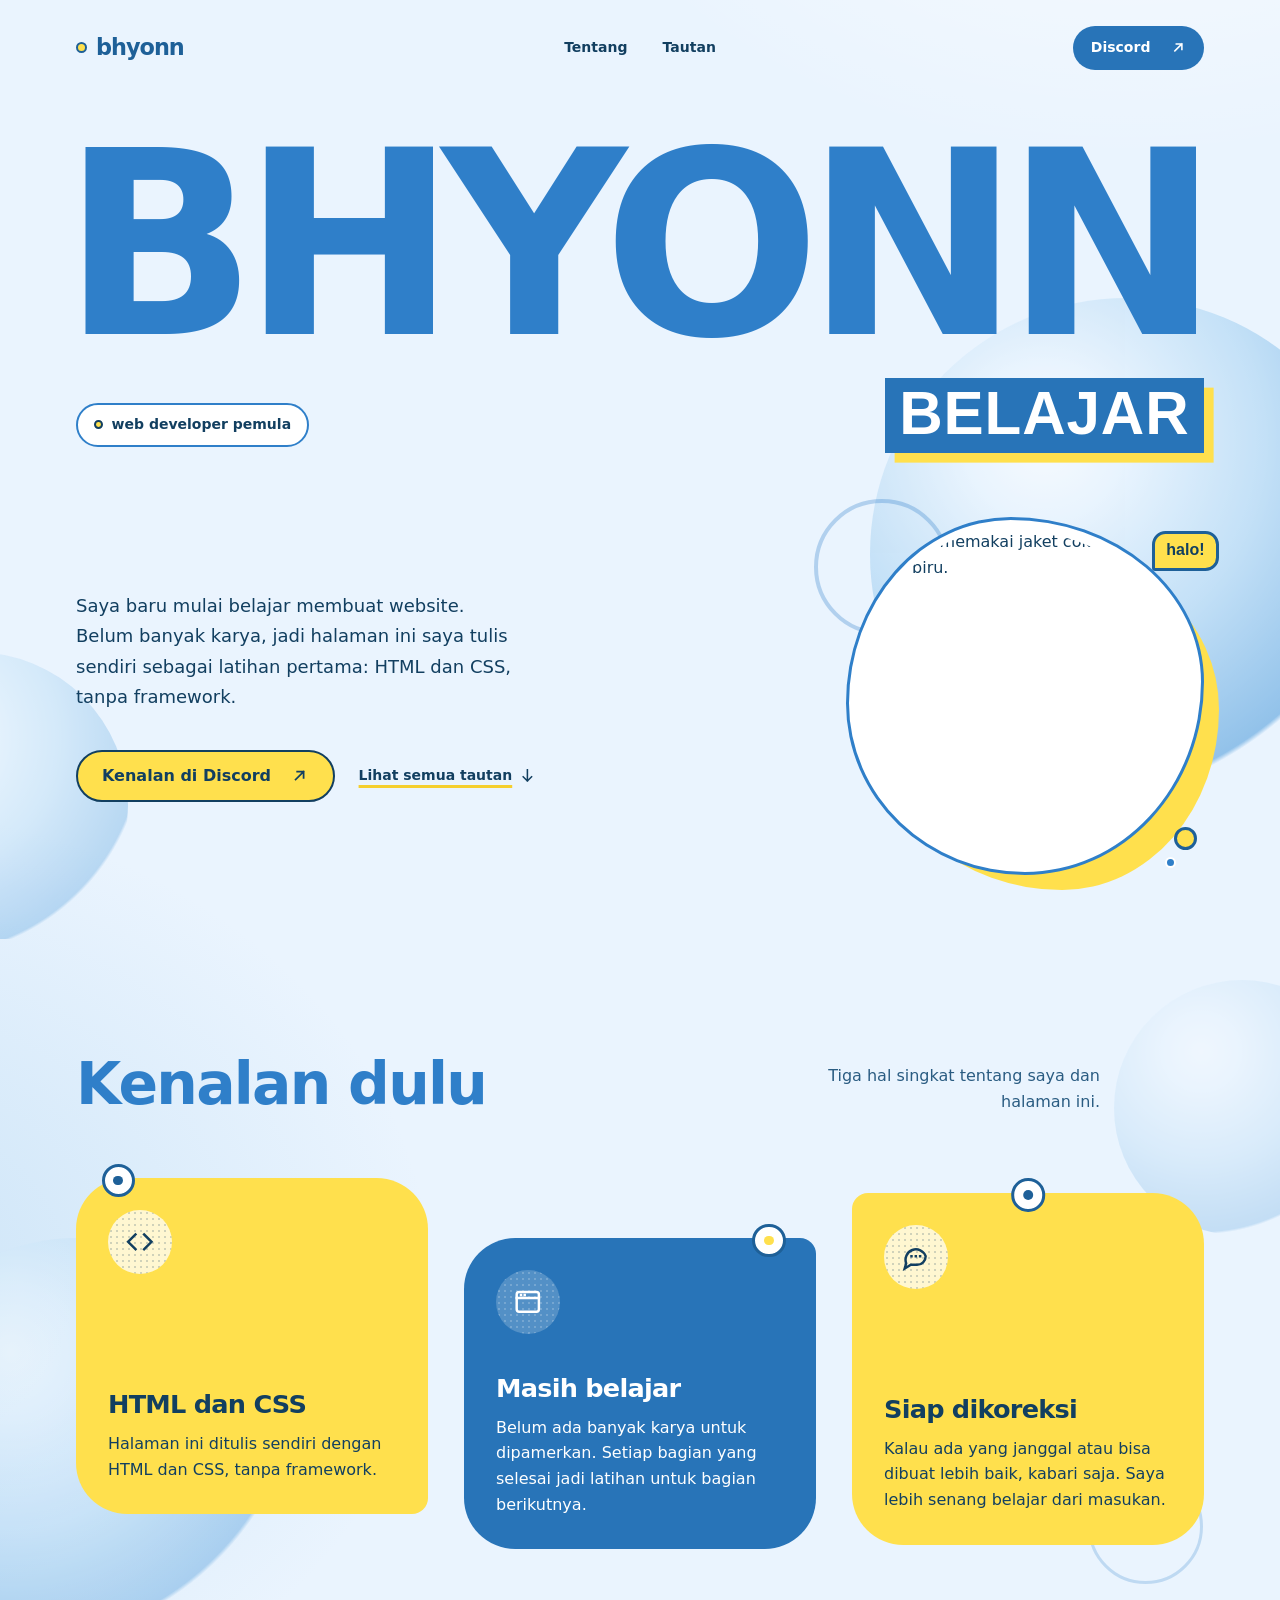
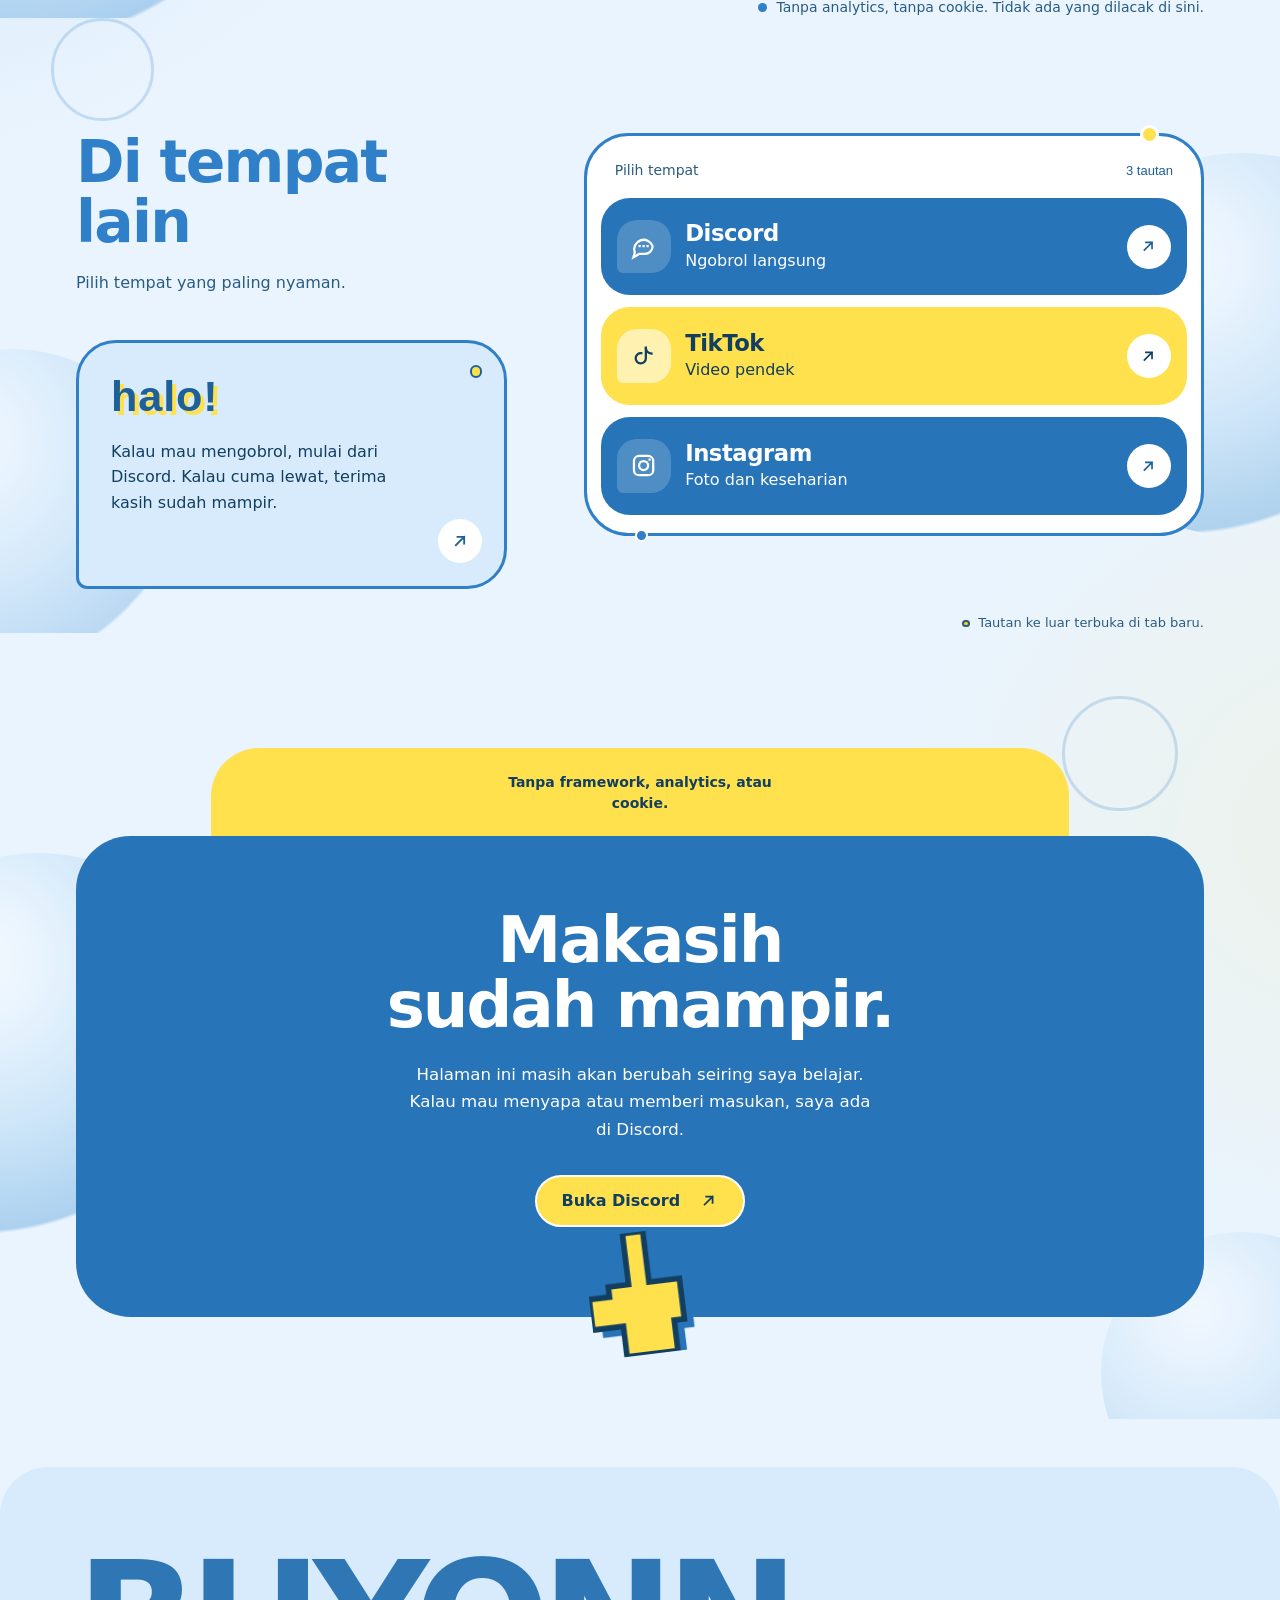
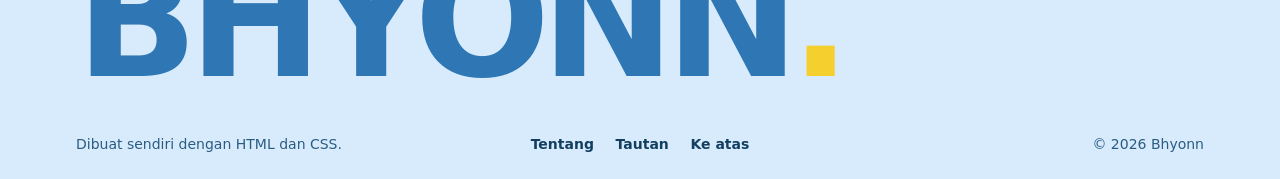
==== index.html @ 1bcc2d31 "Add files via upload" ====
<!doctype html>
<html lang="id">
<head>
  <meta charset="utf-8">
  <meta name="viewport" content="width=device-width, initial-scale=1">
  <title>Bhyonn — web developer pemula</title>
  <meta name="description" content="Halaman profil Bhyonn, web developer pemula. Belajar HTML dan CSS lewat satu halaman sendiri, dan terbuka untuk masukan.">
  <meta name="theme-color" content="#EAF4FE">
  <meta property="og:type" content="profile">
  <meta property="og:title" content="Bhyonn — web developer pemula">
  <meta property="og:description" content="Mulai belajar web development dari satu halaman sendiri. Kenalan lewat Discord, TikTok, atau Instagram.">
  <meta property="og:locale" content="id_ID">
  <link rel="preload" href="assets/fonts/Poppins-400.woff2" as="font" type="font/woff2" crossorigin>
  <link rel="preload" href="assets/fonts/Poppins-800.woff2" as="font" type="font/woff2" crossorigin>
  <link rel="preload" href="assets/fonts/Silkscreen-700.woff2" as="font" type="font/woff2" crossorigin>
  <link rel="stylesheet" href="styles.css">
  <script>
    document.documentElement.classList.add("js");
    window.setTimeout(function () {
      if (!window.__bhyonnReady) {
        document.querySelectorAll(".reveal").forEach(function (el) {
          el.classList.add("is-visible");
        });
      }
    }, 1600);
  </script>
</head>
<body>
  <a class="skip" href="#isi">Lompat ke isi</a>

  <header class="site-head">
    <div class="wrap site-head__inner">
      <a class="wordmark" href="#atas" aria-label="Bhyonn, kembali ke atas">
        <span class="wordmark__dot" aria-hidden="true"></span>
        bhyonn
      </a>
      <nav class="site-nav" aria-label="Navigasi utama">
        <a href="#tentang">Tentang</a>
        <a href="#tautan">Tautan</a>
      </nav>
      <a class="button button--blue button--small" href="https://discord.com/users/704825592637292565" target="_blank" rel="noopener noreferrer">
        Discord<span class="sr-only"> (buka di tab baru)</span>
        <svg class="icon" viewBox="0 0 24 24" aria-hidden="true" focusable="false"><path d="M7 17 17 7M9 7h8v8"/></svg>
      </a>
    </div>
  </header>

  <main id="isi">
    <section class="hero" id="atas" aria-labelledby="judul-profil">
      <div class="field" aria-hidden="true">
        <span class="orb orb--hero-a" data-drift="1"></span>
        <span class="orb orb--hero-b" data-drift=".55"></span>
      </div>

      <div class="wrap">
        <h1 class="hero__name" id="judul-profil">BHYONN</h1>

        <div class="hero__baseline">
          <p class="hero__pixel" aria-hidden="true">BELAJAR</p>
          <p class="hero__role"><span class="hero__role-dot" aria-hidden="true"></span>web developer pemula</p>
        </div>

        <div class="hero__body">
          <div class="hero__copy">
            <p class="hero__lede">Saya baru mulai belajar membuat website. Belum banyak karya, jadi halaman ini saya tulis sendiri sebagai latihan pertama: HTML dan CSS, tanpa framework.</p>
            <div class="hero__actions">
              <a class="button button--yellow" href="https://discord.com/users/704825592637292565" target="_blank" rel="noopener noreferrer">
                Kenalan di Discord<span class="sr-only"> (buka di tab baru)</span>
                <svg class="icon" viewBox="0 0 24 24" aria-hidden="true" focusable="false"><path d="M7 17 17 7M9 7h8v8"/></svg>
              </a>
              <a class="link-arrow" href="#tautan">
                Lihat semua tautan
                <svg class="icon" viewBox="0 0 24 24" aria-hidden="true" focusable="false"><path d="M12 4v16m0 0 6-6m-6 6-6-6"/></svg>
              </a>
            </div>
          </div>

          <figure class="portrait">
            <div class="portrait__inner">
              <span class="portrait__shadow" aria-hidden="true"></span>
              <div class="portrait__frame">
                <img src="assets/foto-profil.jpg" width="720" height="720" alt="Bhyonn memakai jaket cokelat dan ransel biru.">
              </div>
              <span class="portrait__sticker" aria-hidden="true">halo!</span>
              <span class="dot portrait__dot portrait__dot--y" aria-hidden="true"></span>
              <span class="dot portrait__dot portrait__dot--b" aria-hidden="true"></span>
              <span class="ring portrait__ring" aria-hidden="true"></span>
            </div>
          </figure>
        </div>
      </div>
    </section>

    <section class="about" id="tentang" aria-labelledby="judul-tentang">
      <div class="field" aria-hidden="true">
        <span class="orb orb--about-a" data-drift=".7"></span>
        <span class="orb orb--about-b" data-drift=".4"></span>
        <span class="ring ring--about" data-drift=".25"></span>
      </div>

      <div class="wrap">
        <header class="section-head reveal">
          <h2 id="judul-tentang">Kenalan dulu</h2>
          <p>Tiga hal singkat tentang saya dan halaman ini.</p>
        </header>

        <div class="notes">
          <article class="note-card note-card--yellow reveal">
            <span class="pin" aria-hidden="true"><span></span></span>
            <div class="note-card__icon" aria-hidden="true">
              <svg class="icon" viewBox="0 0 24 24"><path d="M8.5 6 2.5 12l6 6M15.5 6l6 6-6 6"/></svg>
            </div>
            <h3>HTML dan CSS</h3>
            <p>Halaman ini ditulis sendiri dengan HTML dan CSS, tanpa framework.</p>
          </article>

          <article class="note-card note-card--blue reveal reveal--d1">
            <span class="pin" aria-hidden="true"><span></span></span>
            <div class="note-card__icon" aria-hidden="true">
              <svg class="icon" viewBox="0 0 24 24"><rect x="3" y="4" width="18" height="16" rx="2"/><path d="M3 9h18M6.5 6.5h.01M9.5 6.5h.01"/></svg>
            </div>
            <h3>Masih belajar</h3>
            <p>Belum ada banyak karya untuk dipamerkan. Setiap bagian yang selesai jadi latihan untuk bagian berikutnya.</p>
          </article>

          <article class="note-card note-card--yellow reveal reveal--d2">
            <span class="pin" aria-hidden="true"><span></span></span>
            <div class="note-card__icon" aria-hidden="true">
              <svg class="icon" viewBox="0 0 24 24"><path d="M20 11.5a7 7 0 0 1-7 7H8l-5 3 1.2-4.2A7 7 0 1 1 20 11.5Z"/><path d="M8.5 11.5h.01M12 11.5h.01M15.5 11.5h.01"/></svg>
            </div>
            <h3>Siap dikoreksi</h3>
            <p>Kalau ada yang janggal atau bisa dibuat lebih baik, kabari saja. Saya lebih senang belajar dari masukan.</p>
          </article>
        </div>

        <p class="about__note reveal">
          <span class="about__note-dot" aria-hidden="true"></span>
          Tanpa analytics, tanpa cookie. Tidak ada yang dilacak di sini.
        </p>
      </div>
    </section>

    <section class="links" id="tautan" aria-labelledby="judul-tautan">
      <div class="field" aria-hidden="true">
        <span class="orb orb--links-a" data-drift=".8"></span>
        <span class="orb orb--links-b" data-drift=".45"></span>
        <span class="ring ring--links" data-drift=".3"></span>
      </div>

      <div class="wrap">
        <div class="links__grid">
          <div class="links__intro">
            <h2 id="judul-tautan" class="reveal">Di tempat lain</h2>
            <p class="links__lede reveal reveal--d1">Pilih tempat yang paling nyaman.</p>

            <a class="hello-card reveal reveal--d2" href="https://discord.com/users/704825592637292565" target="_blank" rel="noopener noreferrer">
              <span class="hello-card__dot" aria-hidden="true"></span>
              <span class="hello-card__pixel" aria-hidden="true">halo!</span>
              <span class="hello-card__text">Kalau mau mengobrol, mulai dari Discord. Kalau cuma lewat, terima kasih sudah mampir.</span>
              <span class="hello-card__go" aria-hidden="true">
                <svg class="icon" viewBox="0 0 24 24"><path d="M7 17 17 7M9 7h8v8"/></svg>
              </span>
              <span class="sr-only"> (buka Discord di tab baru)</span>
            </a>
          </div>

          <div class="link-panel reveal reveal--d2">
            <span class="panel-dot panel-dot--yellow" aria-hidden="true"></span>
            <span class="panel-dot panel-dot--blue" aria-hidden="true"></span>

            <div class="link-panel__top">
              <span>Pilih tempat</span>
              <span class="link-panel__count">3 tautan</span>
            </div>

            <ul class="link-list">
              <li>
                <a class="link-row link-row--blue" href="https://discord.com/users/704825592637292565" target="_blank" rel="noopener noreferrer">
                  <span class="link-row__icon" aria-hidden="true">
                    <svg class="icon" viewBox="0 0 24 24"><path d="M20 11.5a7 7 0 0 1-7 7H8l-5 3 1.2-4.2A7 7 0 1 1 20 11.5Z"/><path d="M8.5 11.5h.01M12 11.5h.01M15.5 11.5h.01"/></svg>
                  </span>
                  <span class="link-row__text">
                    <span class="link-row__name">Discord</span>
                    <span class="link-row__note">Ngobrol langsung</span>
                  </span>
                  <span class="link-row__go" aria-hidden="true">
                    <svg class="icon" viewBox="0 0 24 24"><path d="M7 17 17 7M9 7h8v8"/></svg>
                  </span>
                  <span class="sr-only"> (buka di tab baru)</span>
                </a>
              </li>
              <li>
                <a class="link-row link-row--yellow" href="https://www.tiktok.com/@bhyonna6?_r=1&amp;_t=ZS-9BT8xTyLZga" target="_blank" rel="noopener noreferrer">
                  <span class="link-row__icon" aria-hidden="true">
                    <svg class="icon" viewBox="0 0 24 24"><path d="M14 4v9.5a4.5 4.5 0 1 1-4-4.47"/><path d="M14 5c.4 2.6 2 4 5 4.3"/></svg>
                  </span>
                  <span class="link-row__text">
                    <span class="link-row__name">TikTok</span>
                    <span class="link-row__note">Video pendek</span>
                  </span>
                  <span class="link-row__go" aria-hidden="true">
                    <svg class="icon" viewBox="0 0 24 24"><path d="M7 17 17 7M9 7h8v8"/></svg>
                  </span>
                  <span class="sr-only"> (buka di tab baru)</span>
                </a>
              </li>
              <li>
                <a class="link-row link-row--blue" href="https://www.instagram.com/afdhliy_?dlrf=MTNjbWF3NTl1bjZhag%3D%3D&amp;utm_source=qr" target="_blank" rel="noopener noreferrer">
                  <span class="link-row__icon" aria-hidden="true">
                    <svg class="icon" viewBox="0 0 24 24"><rect x="3.5" y="3.5" width="17" height="17" rx="4.5"/><circle cx="12" cy="12" r="4"/><path d="M17.3 6.7h.01"/></svg>
                  </span>
                  <span class="link-row__text">
                    <span class="link-row__name">Instagram</span>
                    <span class="link-row__note">Foto dan keseharian</span>
                  </span>
                  <span class="link-row__go" aria-hidden="true">
                    <svg class="icon" viewBox="0 0 24 24"><path d="M7 17 17 7M9 7h8v8"/></svg>
                  </span>
                  <span class="sr-only"> (buka di tab baru)</span>
                </a>
              </li>
            </ul>
          </div>
        </div>

        <p class="links__foot reveal">
          <span class="links__foot-dot" aria-hidden="true"></span>
          Tautan ke luar terbuka di tab baru.
        </p>
      </div>
    </section>

    <section class="closing" id="sapa" aria-labelledby="judul-penutup">
      <div class="field" aria-hidden="true">
        <span class="orb orb--close-a" data-drift=".75"></span>
        <span class="orb orb--close-b" data-drift=".5"></span>
        <span class="ring ring--close" data-drift=".3"></span>
      </div>

      <div class="wrap">
        <div class="closing__stage">
          <div class="closing__arch reveal">
            <p>Tanpa framework, analytics, atau cookie.</p>
          </div>

          <div class="closing__card">
            <h2 id="judul-penutup" class="reveal">Makasih sudah mampir.</h2>
            <p class="reveal reveal--d1">Halaman ini masih akan berubah seiring saya belajar. Kalau mau menyapa atau memberi masukan, saya ada di Discord.</p>
            <a class="button button--yellow reveal reveal--d2" href="https://discord.com/users/704825592637292565" target="_blank" rel="noopener noreferrer">
              Buka Discord<span class="sr-only"> (buka di tab baru)</span>
              <svg class="icon" viewBox="0 0 24 24" aria-hidden="true" focusable="false"><path d="M7 17 17 7M9 7h8v8"/></svg>
            </a>

            <span class="closing__hand" aria-hidden="true">
              <svg viewBox="0 0 10 12" focusable="false">
                <path d="M4 0H6V5H9V9H8V12H3V9H0V6H2V5H4Z" fill="#2874B8" transform="translate(.9 .9)"/>
                <path d="M4 0H6V5H9V9H8V12H3V9H0V6H2V5H4Z" fill="#FFE04D" stroke="#123F60" stroke-width=".55"/>
              </svg>
            </span>
          </div>
        </div>
      </div>
    </section>
  </main>

  <footer class="footer">
    <div class="wrap">
      <p class="footer__name reveal">BHYONN<span aria-hidden="true">.</span></p>
      <div class="footer__row">
        <p>Dibuat sendiri dengan HTML dan CSS.</p>
        <nav class="footer__nav" aria-label="Navigasi footer">
          <a href="#tentang">Tentang</a>
          <a href="#tautan">Tautan</a>
          <a href="#atas">Ke atas</a>
        </nav>
        <p class="footer__meta">© 2026 Bhyonn</p>
      </div>
    </div>
  </footer>

  <script src="script.js" defer></script>
</body>
</html>
---- styles.css ----
﻿@font-face {
  font-family: "Poppins";
  src: url("assets/fonts/Poppins-400.woff2") format("woff2");
  font-weight: 400;
  font-style: normal;
  font-display: swap;
}

@font-face {
  font-family: "Poppins";
  src: url("assets/fonts/Poppins-500.woff2") format("woff2");
  font-weight: 500;
  font-style: normal;
  font-display: swap;
}

@font-face {
  font-family: "Poppins";
  src: url("assets/fonts/Poppins-600.woff2") format("woff2");
  font-weight: 600;
  font-style: normal;
  font-display: swap;
}

@font-face {
  font-family: "Poppins";
  src: url("assets/fonts/Poppins-800.woff2") format("woff2");
  font-weight: 700 800;
  font-style: normal;
  font-display: swap;
}

@font-face {
  font-family: "Silkscreen";
  src: url("assets/fonts/Silkscreen-400.woff2") format("woff2");
  font-weight: 400;
  font-style: normal;
  font-display: swap;
}

@font-face {
  font-family: "Silkscreen";
  src: url("assets/fonts/Silkscreen-700.woff2") format("woff2");
  font-weight: 700;
  font-style: normal;
  font-display: swap;
}

:root {
  color-scheme: light;

  --sky: #eaf4fe;
  --sky-deep: #d8ebfc;
  --paper: #ffffff;
  --ink: #123f60;
  --ink-soft: #2a5c82;
  --blue: #2f7fc9;
  --blue-deep: #1e6098;
  --blue-surface: #2874b8;
  --blue-surface-deep: #1e5f9c;
  --yellow: #ffe04d;
  --yellow-deep: #f5cf2e;

  --sans: "Poppins", "Segoe UI", system-ui, sans-serif;
  --pixel: "Silkscreen", "Trebuchet MS", sans-serif;

  --wrap: 76rem;
  --gutter: clamp(1.25rem, 4vw, 2.75rem);
  --ease: cubic-bezier(0.22, 0.75, 0.2, 1);
}

*,
*::before,
*::after {
  box-sizing: border-box;
}

html {
  background: var(--sky);
  scroll-behavior: smooth;
  scroll-padding-top: 2rem;
  overflow-x: clip;
  -webkit-text-size-adjust: 100%;
}

body {
  min-height: 100svh;
  margin: 0;
  overflow-x: clip;
  background-color: var(--sky);
  color: var(--ink);
  font-family: var(--sans);
  font-size: 1rem;
  line-height: 1.65;
  font-synthesis: none;
  /* taste-skill-ignore: the reference's soft airy blue field */ background-image: radial-gradient(58rem 42rem at 88% -8%, rgba(255, 255, 255, 0.86), transparent 64%), radial-gradient(54rem 44rem at -12% 38%, rgba(143, 196, 234, 0.34), transparent 68%), radial-gradient(44rem 38rem at 108% 72%, rgba(255, 224, 77, 0.12), transparent 70%);
  background-repeat: no-repeat;
  background-size: 100% 100%;
}

h1,
h2,
h3,
p,
figure {
  margin: 0;
}

h1,
h2,
h3 {
  font-weight: 800;
  letter-spacing: -0.03em;
}

img {
  display: block;
  max-width: 100%;
  height: auto;
}

a {
  color: inherit;
}

button,
input,
textarea,
select {
  font: inherit;
}

::selection {
  background: var(--yellow);
  color: var(--ink);
}

:focus-visible {
  outline: 3px solid var(--ink);
  outline-offset: 3px;
  border-radius: 4px;
}

.sr-only {
  position: absolute;
  width: 1px;
  height: 1px;
  padding: 0;
  margin: -1px;
  overflow: hidden;
  clip: rect(0, 0, 0, 0);
  white-space: nowrap;
  border: 0;
}

.skip {
  position: fixed;
  top: 0.75rem;
  left: 50%;
  z-index: 100;
  padding: 0.8rem 1.2rem;
  transform: translate(-50%, -200%);
  border: 3px solid var(--ink);
  border-radius: 999px;
  background: var(--yellow);
  color: var(--ink);
  font-size: 0.875rem;
  font-weight: 600;
  text-decoration: none;
  transition: transform 180ms var(--ease);
}

.skip:focus {
  transform: translate(-50%, 0);
}

.wrap {
  width: min(100%, var(--wrap));
  margin-inline: auto;
  padding-inline: var(--gutter);
}

.icon {
  width: 1.2em;
  height: 1.2em;
  flex: none;
  fill: none;
  stroke: currentColor;
  stroke-width: 2.2;
  stroke-linecap: square;
  stroke-linejoin: miter;
}

/* Particle field */
.field {
  position: absolute;
  inset: 0;
  z-index: 0;
  overflow: clip;
  pointer-events: none;
}

.orb,
.dot,
.ring {
  position: absolute;
  display: block;
  pointer-events: none;
}

.orb {
  aspect-ratio: 1;
  border-radius: 50%;
  opacity: 0.55;
  will-change: transform;
  /* taste-skill-ignore: the reference's glassy blue spheres */ background: radial-gradient(circle at 34% 28%, #ffffff 0%, #e8f4fe 16%, #a9d3f2 44%, #57a0dc 72%, rgba(87, 160, 220, 0) 73%);
}

.dot {
  border-radius: 50%;
  background: var(--blue);
}

.ring {
  aspect-ratio: 1;
  border: 3px solid rgba(47, 127, 201, 0.3);
  border-radius: 50%;
}

/* Pointer motion: script.js writes these four values while the pointer moves. */
[data-magnet] {
  --tx: 0px;
  --ty: 0px;
  --rx: 0deg;
  --ry: 0deg;
}

/* Header */
.site-head {
  position: relative;
  z-index: 20;
  padding-block: clamp(1rem, 2vw, 1.6rem);
}

.site-head__inner {
  display: grid;
  grid-template-columns: 1fr auto 1fr;
  align-items: center;
  gap: 1rem;
}

.wordmark {
  display: inline-flex;
  align-items: center;
  justify-self: start;
  gap: 0.55rem;
  min-height: 44px;
  color: var(--blue-deep);
  font-size: clamp(1.15rem, 1.8vw, 1.4rem);
  font-weight: 800;
  letter-spacing: -0.045em;
  line-height: 1;
  text-decoration: none;
}

.wordmark__dot {
  width: 0.7rem;
  height: 0.7rem;
  border-radius: 50%;
  background: var(--yellow);
  border: 2px solid var(--blue-deep);
}

.site-nav {
  display: flex;
  align-items: center;
  gap: clamp(1.1rem, 3vw, 2.2rem);
}

.site-nav a {
  display: inline-flex;
  align-items: center;
  min-height: 44px;
  color: var(--ink);
  font-size: 0.875rem;
  font-weight: 600;
  text-decoration: none;
  text-underline-offset: 0.38em;
  text-decoration-thickness: 2px;
  transition: color 180ms ease;
}

.site-head__inner > .button {
  justify-self: end;
}

/* Controls */
.button {
  display: inline-flex;
  align-items: center;
  justify-content: center;
  gap: 0.6rem;
  min-height: 52px;
  padding: 0.85rem 1.5rem;
  border: 0;
  border-radius: 999px;
  font-family: var(--sans);
  font-size: 1rem;
  font-weight: 600;
  line-height: 1.1;
  text-decoration: none;
  transition: transform 180ms var(--ease), background-color 180ms ease, color 180ms ease;
}

.button .icon {
  transition: transform 180ms var(--ease);
}

.button--blue {
  background: var(--blue-surface);
  color: #ffffff;
}

.button--yellow {
  border: 2px solid var(--ink);
  background: var(--yellow);
  color: var(--ink);
}

.button--small {
  min-height: 44px;
  padding: 0.65rem 1.1rem;
  font-size: 0.875rem;
}

.link-arrow {
  display: inline-flex;
  align-items: center;
  gap: 0.45rem;
  min-height: 44px;
  padding-inline: 0.1rem;
  color: var(--ink);
  font-size: 0.875rem;
  font-weight: 600;
  text-decoration: underline;
  text-decoration-color: var(--yellow-deep);
  text-decoration-thickness: 3px;
  text-underline-offset: 0.35em;
  transition: color 180ms ease, text-decoration-color 180ms ease;
}

/* Hero */
.hero {
  position: relative;
  isolation: isolate;
  padding-block: clamp(1.5rem, 4vw, 3rem) clamp(2.5rem, 5vw, 4rem);
}

.hero > .wrap {
  position: relative;
  z-index: 1;
}

.hero__name {
  margin-left: -0.055em;
  color: var(--blue);
  font-size: min(20vw, 16rem);
  font-weight: 800;
  letter-spacing: -0.058em;
  line-height: 0.8;
  text-wrap: nowrap;
}

.hero__baseline {
  display: flex;
  flex-direction: column;
  align-items: flex-start;
  gap: 1.1rem;
  margin-top: clamp(1rem, 2.5vw, 1.9rem);
}

.hero__pixel {
  position: relative;
  display: inline-block;
  padding: 0.12em 0.24em 0.2em;
  background: var(--blue-surface);
  color: #ffffff;
  font-family: var(--pixel);
  font-size: clamp(2rem, 4.7vw, 4.15rem);
  font-weight: 700;
  letter-spacing: 0.015em;
  line-height: 0.92;
  text-transform: uppercase;
}

.hero__pixel::before {
  content: "";
  position: absolute;
  inset: 0;
  z-index: -1;
  transform: translate(0.16em, 0.16em);
  background: var(--yellow);
}

.hero__role {
  display: inline-flex;
  align-items: center;
  gap: 0.55rem;
  min-height: 44px;
  padding: 0.55rem 1rem;
  border: 2px solid var(--blue);
  border-radius: 999px;
  background: var(--paper);
  color: var(--ink);
  font-size: 0.875rem;
  font-weight: 600;
  line-height: 1.2;
}

.hero__role-dot {
  width: 0.55rem;
  height: 0.55rem;
  flex: none;
  border-radius: 50%;
  background: var(--yellow);
  border: 2px solid var(--ink);
}

.hero__body {
  display: grid;
  grid-template-columns: minmax(0, 1fr);
  gap: clamp(2.5rem, 5vw, 3rem);
  margin-top: clamp(2.75rem, 5vw, 4rem);
}

.hero__copy {
  align-self: center;
  max-width: 36rem;
}

.hero__lede {
  max-width: 44ch;
  color: var(--ink);
  font-size: clamp(1.125rem, 1.4vw, 1.2rem);
  line-height: 1.7;
  text-wrap: pretty;
}

.hero__actions {
  display: flex;
  flex-wrap: wrap;
  align-items: center;
  gap: 0.85rem 1.35rem;
  margin-top: clamp(1.75rem, 3vw, 2.3rem);
}

.portrait {
  width: min(72vw, 24rem);
  margin: 0;
  justify-self: end;
  perspective: 60rem;
}

.portrait__inner {
  position: relative;
  transform: rotate(2deg) translate3d(var(--tx), var(--ty), 0) rotateX(var(--rx)) rotateY(var(--ry));
}

.portrait__shadow {
  position: absolute;
  inset: 9% -4% -4% 9%;
  z-index: 0;
  transform: translate3d(calc(var(--tx) * -0.55), calc(var(--ty) * -0.55), 0);
  border-radius: 48% 52% 46% 54% / 53% 47% 53% 47%;
  background: var(--yellow);
}

.portrait__frame {
  position: relative;
  z-index: 1;
  aspect-ratio: 1;
  padding: 0.55rem;
  border: 3px solid var(--blue);
  border-radius: 46% 54% 50% 50% / 52% 46% 54% 48%;
  background: var(--paper);
}

.portrait__frame img {
  width: 100%;
  height: 100%;
  border-radius: 44% 56% 52% 48% / 50% 48% 52% 50%;
  object-fit: cover;
  object-position: 50% 32%;
}

.portrait__sticker {
  position: absolute;
  top: 4%;
  right: -4%;
  z-index: 3;
  padding: 0.5rem 0.7rem 0.6rem;
  transform: translate3d(calc(var(--tx) * 0.9), calc(var(--ty) * 0.9), 0) rotate(7deg);
  border: 3px solid var(--blue-deep);
  border-radius: 0.85rem 0.85rem 0.85rem 0.2rem;
  background: var(--yellow);
  color: var(--ink);
  font-family: var(--pixel);
  font-size: 1rem;
  font-weight: 700;
  line-height: 1;
}

.portrait__dot--y {
  right: 2%;
  bottom: 7%;
  z-index: 3;
  width: 1.45rem;
  height: 1.45rem;
  transform: translate3d(calc(var(--tx) * 0.75), calc(var(--ty) * 0.75), 0);
  border: 3px solid var(--blue-deep);
  background: var(--yellow);
}

.portrait__dot--b {
  right: 8%;
  bottom: 2%;
  z-index: 3;
  width: 0.7rem;
  height: 0.7rem;
  transform: translate3d(calc(var(--tx) * 1.1), calc(var(--ty) * 1.1), 0);
  border: 2px solid var(--paper);
  background: var(--blue);
}

.portrait__ring {
  top: -5%;
  left: -9%;
  z-index: 0;
  width: 38%;
  transform: translate3d(calc(var(--tx) * -0.45), calc(var(--ty) * -0.45), 0);
  aspect-ratio: 1;
  border-width: 4px;
}

.orb--hero-a {
  top: 24%;
  right: -8%;
  width: clamp(20rem, 40vw, 32rem);
  opacity: 0.6;
}

.orb--hero-b {
  top: 66%;
  left: -14%;
  width: clamp(14rem, 24vw, 20rem);
  opacity: 0.34;
}

/* Section heads */
.section-head {
  display: grid;
  gap: 1rem;
  max-width: 64rem;
}

.section-head h2 {
  color: var(--blue);
  font-size: clamp(2.2rem, 4.6vw, 3.65rem);
  line-height: 1.02;
  text-wrap: balance;
}

.section-head p {
  max-width: 32ch;
  color: var(--ink-soft);
  font-size: 1rem;
  line-height: 1.6;
}

/* About */
.about {
  position: relative;
  isolation: isolate;
  padding-top: clamp(4.5rem, 9vw, 8rem);
}

.about > .wrap {
  position: relative;
  z-index: 1;
}

.notes {
  display: grid;
  grid-template-columns: minmax(0, 1fr);
  gap: 2.5rem;
  margin-top: clamp(2.75rem, 5vw, 4.5rem);
  perspective: 70rem;
}

.note-card {
  position: relative;
  isolation: isolate;
  display: flex;
  flex-direction: column;
  min-height: 19rem;
  padding: clamp(1.6rem, 2.5vw, 2.15rem);
  transform: rotate(var(--rot, 0deg)) translate3d(var(--tx), var(--ty), 0) rotateX(var(--rx)) rotateY(var(--ry));
  border-radius: 2.75rem;
  color: var(--ink);
}

.note-card--yellow {
  background: var(--yellow);
}

.note-card--blue {
  background: var(--blue-surface);
  color: #ffffff;
}

.note-card__icon {
  position: relative;
  display: grid;
  place-items: center;
  width: 4rem;
  height: 4rem;
  flex: none;
  border-radius: 50%;
  background: rgba(255, 255, 255, 0.74);
  color: var(--ink);
  overflow: hidden;
  transition: transform 280ms var(--ease);
}

.note-card--blue .note-card__icon {
  background: rgba(255, 255, 255, 0.2);
  color: #ffffff;
}

.note-card__icon::after {
  content: "";
  position: absolute;
  inset: 0;
  opacity: 0.2;
  /* taste-skill-ignore: the reference's halftone texture in the icons */ background-image: radial-gradient(currentColor 1px, transparent 1.15px);
  background-size: 6px 6px;
}

.note-card__icon .icon {
  position: relative;
  z-index: 1;
  width: 1.85rem;
  height: 1.85rem;
  stroke-width: 2;
}

.note-card h3 {
  margin-top: auto;
  padding-top: 2.5rem;
  font-size: clamp(1.35rem, 2vw, 1.62rem);
  line-height: 1.12;
}

.note-card p {
  max-width: 30ch;
  margin-top: 0.75rem;
  color: var(--ink);
  font-size: 1rem;
  line-height: 1.6;
}

.note-card--blue p {
  color: #ffffff;
}

.pin {
  position: absolute;
  top: -0.9rem;
  left: 1.6rem;
  z-index: 3;
  display: grid;
  place-items: center;
  width: 2.1rem;
  height: 2.1rem;
  border: 3px solid var(--blue-deep);
  border-radius: 50%;
  background: var(--paper);
  transition: transform 280ms var(--ease);
}

.pin span {
  width: 0.62rem;
  height: 0.62rem;
  border-radius: 50%;
  background: var(--blue-deep);
  transition: transform 280ms var(--ease);
}

.note-card--blue .pin span {
  background: var(--yellow);
}

.note-card:nth-child(1) {
  --rot: -1.4deg;
  border-radius: 3.2rem 3.2rem 1rem 3.2rem;
}

.note-card:nth-child(2) {
  --rot: 1.1deg;
  border-radius: 3.2rem 1rem 3.2rem 3.2rem;
}

.note-card:nth-child(2) .pin {
  right: 1.9rem;
  left: auto;
}

.note-card:nth-child(3) {
  --rot: -0.8deg;
  border-radius: 1rem 3.2rem 3.2rem 3.2rem;
}

.note-card:nth-child(3) .pin {
  left: 50%;
  transform: translateX(-50%);
}

.about__note {
  display: flex;
  align-items: center;
  gap: 0.6rem;
  margin-top: clamp(2.25rem, 4vw, 3rem);
  color: var(--ink-soft);
  font-size: 0.875rem;
  line-height: 1.5;
}

.about__note-dot {
  width: 0.55rem;
  height: 0.55rem;
  flex: none;
  border-radius: 50%;
  background: var(--blue);
}

.orb--about-a {
  top: 44%;
  left: -10%;
  width: clamp(18rem, 32vw, 27rem);
  opacity: 0.42;
}

.orb--about-b {
  top: 6%;
  right: -7%;
  width: clamp(12rem, 20vw, 17rem);
  opacity: 0.26;
}

.ring--about {
  right: 6%;
  bottom: 5%;
  width: clamp(5rem, 9vw, 8rem);
  opacity: 0.75;
}

/* Links */
.links {
  position: relative;
  isolation: isolate;
  padding-top: clamp(4.5rem, 9vw, 8rem);
}

.links > .wrap {
  position: relative;
  z-index: 1;
}

.links__grid {
  display: grid;
  grid-template-columns: minmax(0, 1fr);
  gap: clamp(2.5rem, 5vw, 3.5rem);
  align-items: start;
  perspective: 90rem;
}

.links__intro h2 {
  color: var(--blue);
  font-size: clamp(2.2rem, 4.6vw, 3.65rem);
  line-height: 1.02;
  text-wrap: balance;
}

.links__lede {
  max-width: 30ch;
  margin-top: 1.1rem;
  color: var(--ink-soft);
  font-size: 1rem;
  line-height: 1.6;
}

.hello-card {
  position: relative;
  display: block;
  margin-top: clamp(2rem, 4vw, 2.8rem);
  padding: clamp(1.5rem, 3vw, 2rem) clamp(1.5rem, 3vw, 2rem) 4.4rem;
  transform: translate3d(var(--tx), var(--ty), 0) rotateX(var(--rx)) rotateY(var(--ry));
  border: 3px solid var(--blue);
  border-radius: 2.5rem 2.5rem 2.5rem 0.7rem;
  background: var(--sky-deep);
  color: var(--ink);
  text-decoration: none;
  transition: background-color 220ms ease;
}

.hello-card__pixel {
  display: block;
  color: var(--blue-deep);
  font-family: var(--pixel);
  font-size: clamp(2rem, 3.8vw, 2.7rem);
  font-weight: 700;
  letter-spacing: 0.02em;
  line-height: 1;
  text-shadow: 4px 4px 0 var(--yellow); /* taste-skill-ignore: flat pixel offset, not a blur shadow */
  transition: text-shadow 240ms var(--ease); /* taste-skill-ignore: animating the flat pixel offset */
}

.hello-card__text {
  display: block;
  max-width: 30ch;
  margin-top: 1.25rem;
  font-size: 1rem;
  line-height: 1.6;
}

.hello-card__dot {
  position: absolute;
  top: 1.35rem;
  right: 1.35rem;
  width: 0.8rem;
  height: 0.8rem;
  border: 2px solid var(--blue-deep);
  border-radius: 50%;
  background: var(--yellow);
}

.hello-card__go {
  position: absolute;
  right: 1.4rem;
  bottom: 1.4rem;
  display: grid;
  place-items: center;
  width: 2.75rem;
  height: 2.75rem;
  border-radius: 50%;
  background: var(--paper);
  color: var(--blue-deep);
  transition: transform 240ms var(--ease), background-color 220ms ease, color 220ms ease;
}

.hello-card__go .icon {
  width: 1.25rem;
  height: 1.25rem;
}

.link-panel {
  position: relative;
  padding: 0.9rem 0.9rem 1.15rem;
  border: 3px solid var(--blue);
  border-radius: 2.8rem;
  background: var(--paper);
}

.link-panel__top {
  display: flex;
  align-items: center;
  justify-content: space-between;
  gap: 1rem;
  padding: 0.5rem 0.85rem 1rem;
  color: var(--ink-soft);
  font-size: 0.875rem;
  font-weight: 500;
}

.link-panel__count {
  color: var(--blue-deep);
  font-family: var(--pixel);
  font-size: 0.8125rem;
  font-weight: 400;
}

.link-list {
  display: grid;
  gap: 0.75rem;
  margin: 0;
  padding: 0;
  list-style: none;
  perspective: 80rem;
}

.link-row {
  display: grid;
  grid-template-columns: 3.35rem minmax(0, 1fr) 2.75rem;
  align-items: center;
  gap: 0.9rem;
  min-height: 6.1rem;
  padding: 0.9rem 1rem;
  transform: translate3d(var(--tx), var(--ty), 0) rotateX(var(--rx)) rotateY(var(--ry));
  border-radius: 1.8rem;
  text-decoration: none;
  transition: background-color 220ms ease;
}

.link-row--blue {
  background: var(--blue-surface);
  color: #ffffff;
}

.link-row--yellow {
  background: var(--yellow);
  color: var(--ink);
}

.link-row__icon {
  display: grid;
  place-items: center;
  width: 3.35rem;
  height: 3.35rem;
  border-radius: 1.25rem 1.25rem 1.25rem 0.4rem;
  background: rgba(255, 255, 255, 0.18);
  transition: transform 280ms var(--ease), background-color 220ms ease;
}

.link-row--yellow .link-row__icon {
  background: rgba(255, 255, 255, 0.55);
}

.link-row__icon .icon {
  width: 1.7rem;
  height: 1.7rem;
  stroke-width: 2;
}

.link-row__text {
  display: grid;
  gap: 0.2rem;
  min-width: 0;
}

.link-row__name {
  font-size: clamp(1.2rem, 2vw, 1.42rem);
  font-weight: 700;
  letter-spacing: -0.02em;
  line-height: 1.1;
}

.link-row__note {
  font-size: 1rem;
  line-height: 1.4;
}

.link-row__go {
  display: grid;
  place-items: center;
  width: 2.75rem;
  height: 2.75rem;
  border-radius: 50%;
  background: var(--paper);
  color: var(--blue-deep);
  transition: transform 200ms var(--ease);
}

.link-row--yellow .link-row__go {
  color: var(--ink);
}

.link-row__go .icon {
  width: 1.15rem;
  height: 1.15rem;
}

.panel-dot {
  position: absolute;
  z-index: 3;
  display: block;
  border-radius: 50%;
  pointer-events: none;
}

.panel-dot--yellow {
  top: -0.7rem;
  right: 2.6rem;
  width: 1.2rem;
  height: 1.2rem;
  border: 3px solid var(--paper);
  background: var(--yellow);
}

.panel-dot--blue {
  bottom: -0.55rem;
  left: 3rem;
  width: 0.8rem;
  height: 0.8rem;
  border: 2px solid var(--paper);
  background: var(--blue);
}

.links__foot {
  display: flex;
  align-items: center;
  justify-content: flex-end;
  gap: 0.55rem;
  margin-top: 1.4rem;
  color: var(--ink-soft);
  font-size: 0.8125rem;
  line-height: 1.4;
}

.links__foot-dot {
  width: 0.45rem;
  height: 0.45rem;
  flex: none;
  border-radius: 50%;
  background: var(--yellow-deep);
  border: 2px solid var(--ink-soft);
}

.orb--links-a {
  top: 22%;
  right: -12%;
  width: clamp(18rem, 30vw, 26rem);
  opacity: 0.4;
}

.orb--links-b {
  bottom: -8%;
  left: -12%;
  width: clamp(16rem, 26vw, 22rem);
  opacity: 0.32;
}

.ring--links {
  top: 0;
  left: 4%;
  width: clamp(4.5rem, 8vw, 7rem);
  opacity: 0.7;
}

/* Closing */
.closing {
  position: relative;
  isolation: isolate;
  padding-top: clamp(4.5rem, 9vw, 8rem);
  padding-bottom: clamp(5rem, 8vw, 7rem);
}

.closing > .wrap {
  position: relative;
  z-index: 1;
}

.closing__stage {
  position: relative;
  padding-top: clamp(4.5rem, 7vw, 5.5rem);
}

.closing__arch {
  position: absolute;
  top: 0;
  right: 7%;
  left: 7%;
  display: flex;
  justify-content: center;
  height: 11rem;
  padding: 1.5rem 1.5rem 0;
  border-radius: 3rem 3rem 0 0;
  background: var(--yellow);
  color: var(--ink);
  text-align: center;
}

.closing__arch p {
  max-width: 32ch;
  font-size: 0.875rem;
  font-weight: 600;
  line-height: 1.5;
}

.closing__card {
  position: relative;
  z-index: 1;
  padding: clamp(3rem, 6vw, 4.5rem) clamp(1.35rem, 6vw, 4rem) clamp(4.75rem, 7vw, 6rem);
  border-radius: 3.4rem;
  background: var(--blue-surface);
  color: #ffffff;
  text-align: center;
}

.closing__card h2 {
  max-width: 16ch;
  margin-inline: auto;
  color: #ffffff;
  font-size: clamp(2.15rem, 5.2vw, 4rem);
  line-height: 1.02;
  text-wrap: balance;
}

.closing__card p {
  max-width: 46ch;
  margin: 1.4rem auto 2rem;
  font-size: clamp(1rem, 1.3vw, 1.08rem);
  line-height: 1.65;
  text-wrap: pretty;
}

.closing__card .button {
  border-color: var(--paper);
}

.closing__card :focus-visible {
  outline-color: var(--paper);
}

.closing__hand {
  position: absolute;
  bottom: -2.4rem;
  left: 50%;
  z-index: 2;
  display: block;
  width: clamp(5rem, 8vw, 6.9rem);
  transform: translateX(-50%) rotate(-7deg);
  pointer-events: none;
}

.closing__hand svg {
  display: block;
  width: 100%;
  height: auto;
}

.orb--close-a {
  top: 28%;
  left: -12%;
  width: clamp(18rem, 30vw, 26rem);
  opacity: 0.42;
}

.orb--close-b {
  right: -8%;
  bottom: -12%;
  width: clamp(14rem, 22vw, 19rem);
  opacity: 0.3;
}

.ring--close {
  top: 8%;
  right: 8%;
  width: clamp(5rem, 9vw, 8rem);
  opacity: 0.7;
}

/* Footer */
.footer {
  position: relative;
  z-index: 1;
  margin-top: clamp(2rem, 4vw, 3rem);
  padding-block: clamp(3.5rem, 7vw, 5.5rem) 1.5rem;
  border-radius: 3rem 3rem 0 0;
  background: var(--sky-deep);
}

.footer__name {
  color: #2e76b4;
  font-size: min(15vw, 10rem);
  font-weight: 800;
  letter-spacing: -0.058em;
  line-height: 0.82;
  text-wrap: nowrap;
}

.footer__name span {
  color: var(--yellow-deep);
}

.footer__row {
  display: flex;
  flex-wrap: wrap;
  align-items: center;
  justify-content: space-between;
  gap: 0.75rem 1.5rem;
  margin-top: clamp(2rem, 4vw, 3rem);
  color: var(--ink-soft);
  font-size: 0.875rem;
  line-height: 1.5;
}

.footer__nav {
  display: flex;
  flex-wrap: wrap;
  gap: 0.25rem 1.35rem;
}

.footer__nav a {
  display: inline-flex;
  align-items: center;
  min-height: 44px;
  color: var(--ink);
  font-size: 0.875rem;
  font-weight: 600;
  text-decoration: underline;
  text-decoration-color: transparent;
  text-decoration-thickness: 2px;
  text-underline-offset: 0.35em;
  transition: color 180ms ease, text-decoration-color 180ms ease;
}

.footer__meta {
  margin-left: auto;
}

/* Feedback */
@media (hover: hover) {
  .site-nav a:hover {
    color: var(--blue-deep);
    text-decoration: underline;
    text-decoration-color: var(--yellow-deep);
    text-decoration-thickness: 2px;
    text-underline-offset: 0.38em;
  }

  .button:hover {
    transform: translateY(-2px);
  }

  .button--blue:hover {
    background: var(--blue-surface-deep);
  }

  .button--yellow:hover {
    background: var(--yellow-deep);
  }

  .button:hover .icon {
    transform: translate(2px, -2px);
  }

  .link-arrow:hover {
    color: var(--blue-deep);
    text-decoration-color: var(--blue);
  }

  .hello-card:hover {
    transform: translateY(-3px);
    background: #cfe6f9;
  }

  .hello-card:hover .hello-card__go {
    transform: translate(2px, -2px);
  }

  .link-row:hover {
    transform: translateY(-3px);
  }

  .link-row--blue:hover {
    background: var(--blue-surface-deep);
  }

  .link-row--yellow:hover {
    background: var(--yellow-deep);
  }

  .link-row:hover .link-row__go {
    transform: translate(2px, -2px);
  }

  .footer__nav a:hover {
    color: var(--blue-deep);
    text-decoration-color: var(--yellow-deep);
  }
}

.link-row:focus-visible,
.hello-card:focus-visible {
  outline-offset: 3px;
}

/* Reveals */
.js .reveal {
  opacity: 0;
  translate: 0 1.6rem;
  transition: opacity 700ms var(--ease), translate 700ms var(--ease);
  transition-delay: var(--reveal-delay, 0ms);
}

.js .reveal.is-visible {
  opacity: 1;
  translate: 0 0;
}

.reveal--d1 {
  --reveal-delay: 90ms;
}

.reveal--d2 {
  --reveal-delay: 180ms;
}

@media (prefers-reduced-motion: reduce) {
  html {
    scroll-behavior: auto;
  }

  .js .reveal {
    opacity: 1;
    translate: none;
    transition: none;
  }

  *,
  *::before,
  *::after {
    animation-duration: 0.01ms !important;
    animation-iteration-count: 1 !important;
    transition-duration: 0.01ms !important;
  }
}

/* Entry motion */
@media (prefers-reduced-motion: no-preference) {
  .site-head {
    animation: fade-in 700ms ease 80ms both;
  }

  .hero__name {
    animation: rise 850ms var(--ease) 120ms both;
  }

  .hero__baseline {
    animation: fade-up 700ms var(--ease) 280ms both;
  }

  .hero__lede {
    animation: fade-up 750ms var(--ease) 320ms both;
  }

  .hero__actions {
    animation: fade-up 750ms var(--ease) 440ms both;
  }

  .portrait {
    animation: settle 900ms var(--ease) 380ms both;
  }

  .portrait__sticker {
    animation: bob 6s ease-in-out 1.6s infinite alternate;
  }

  @keyframes fade-in {
    from {
      opacity: 0;
    }
    to {
      opacity: 1;
    }
  }

  @keyframes fade-up {
    from {
      opacity: 0;
      translate: 0 1rem;
    }
    to {
      opacity: 1;
      translate: 0 0;
    }
  }

  @keyframes rise {
    from {
      opacity: 0;
      translate: 0 1.6rem;
    }
    to {
      opacity: 1;
      translate: 0 0;
    }
  }

  @keyframes settle {
    from {
      opacity: 0;
      translate: 0 1.4rem;
      scale: 0.98;
    }
    to {
      opacity: 1;
      translate: 0 0;
      scale: 1;
    }
  }

  @keyframes bob {
    from {
      translate: 0 0;
    }
    to {
      translate: 0 -0.4rem;
    }
  }
}

/* Media */
@media (min-width: 40rem) {
  .section-head {
    grid-template-columns: minmax(0, 1.4fr) minmax(0, 1fr);
    align-items: end;
    gap: clamp(2rem, 5vw, 4rem);
  }

  .section-head p {
    justify-self: end;
    text-align: right;
  }

  .about__note {
    justify-content: flex-end;
  }
}

@media (min-width: 48rem) {
  .hero__baseline {
    flex-direction: row-reverse;
    align-items: flex-end;
    justify-content: space-between;
    gap: 1.5rem;
  }

  .hero__role {
    margin-bottom: 0.4rem;
  }

  .notes {
    grid-template-columns: repeat(3, minmax(0, 1fr));
    gap: clamp(1.5rem, 3vw, 2.25rem);
    align-items: start;
  }

  .note-card:nth-child(1) {
    min-height: 21rem;
  }

  .note-card:nth-child(2) {
    margin-top: 3.75rem;
    min-height: 18.5rem;
  }

  .note-card:nth-child(3) {
    margin-top: 0.9rem;
    min-height: 22rem;
  }

  .hero__body {
    grid-template-columns: minmax(0, 1fr) clamp(15rem, 28vw, 22.5rem);
    align-items: center;
    gap: clamp(2rem, 5vw, 4.5rem);
  }

  .portrait {
    width: 100%;
  }

  .closing__arch {
    right: 12%;
    left: 12%;
  }

  .footer__row {
    margin-top: 3rem;
  }
}

@media (min-width: 60rem) {
  .links__grid {
    grid-template-columns: minmax(0, 0.82fr) minmax(0, 1.18fr);
    gap: clamp(3rem, 6vw, 5.5rem);
  }

  .links__foot {
    margin-top: 1.6rem;
  }

  .footer__row {
    position: relative;
  }

  .footer__nav {
    position: absolute;
    left: 50%;
    transform: translateX(-50%);
  }
}

@media (max-width: 59.99rem) {
  .orb--about-b {
    display: none;
  }
}

@media (max-width: 45rem) {
  .site-nav {
    display: none;
  }

  .orb--hero-a {
    top: 64%;
  }

  .site-head__inner {
    display: flex;
    justify-content: space-between;
  }

  .button--small {
    padding-inline: 1rem;
  }

  .portrait {
    justify-self: center;
  }

  .about__note {
    align-items: flex-start;
  }

  .links__foot {
    justify-content: flex-start;
  }

  .closing__arch {
    right: 4%;
    left: 4%;
  }

  .closing__arch p {
    font-size: 0.8125rem;
  }

  .footer {
    border-radius: 2rem 2rem 0 0;
  }

  .footer__meta {
    margin-left: 0;
  }
}

@media (max-width: 23rem) {
  .site-head .button .icon {
    display: none;
  }

  .hello-card__text {
    font-size: 0.875rem;
  }

  .link-row {
    grid-template-columns: 3rem minmax(0, 1fr) 2.5rem;
    gap: 0.65rem;
    padding-inline: 0.8rem;
  }

  .link-row__icon {
    width: 3rem;
    height: 3rem;
  }
}
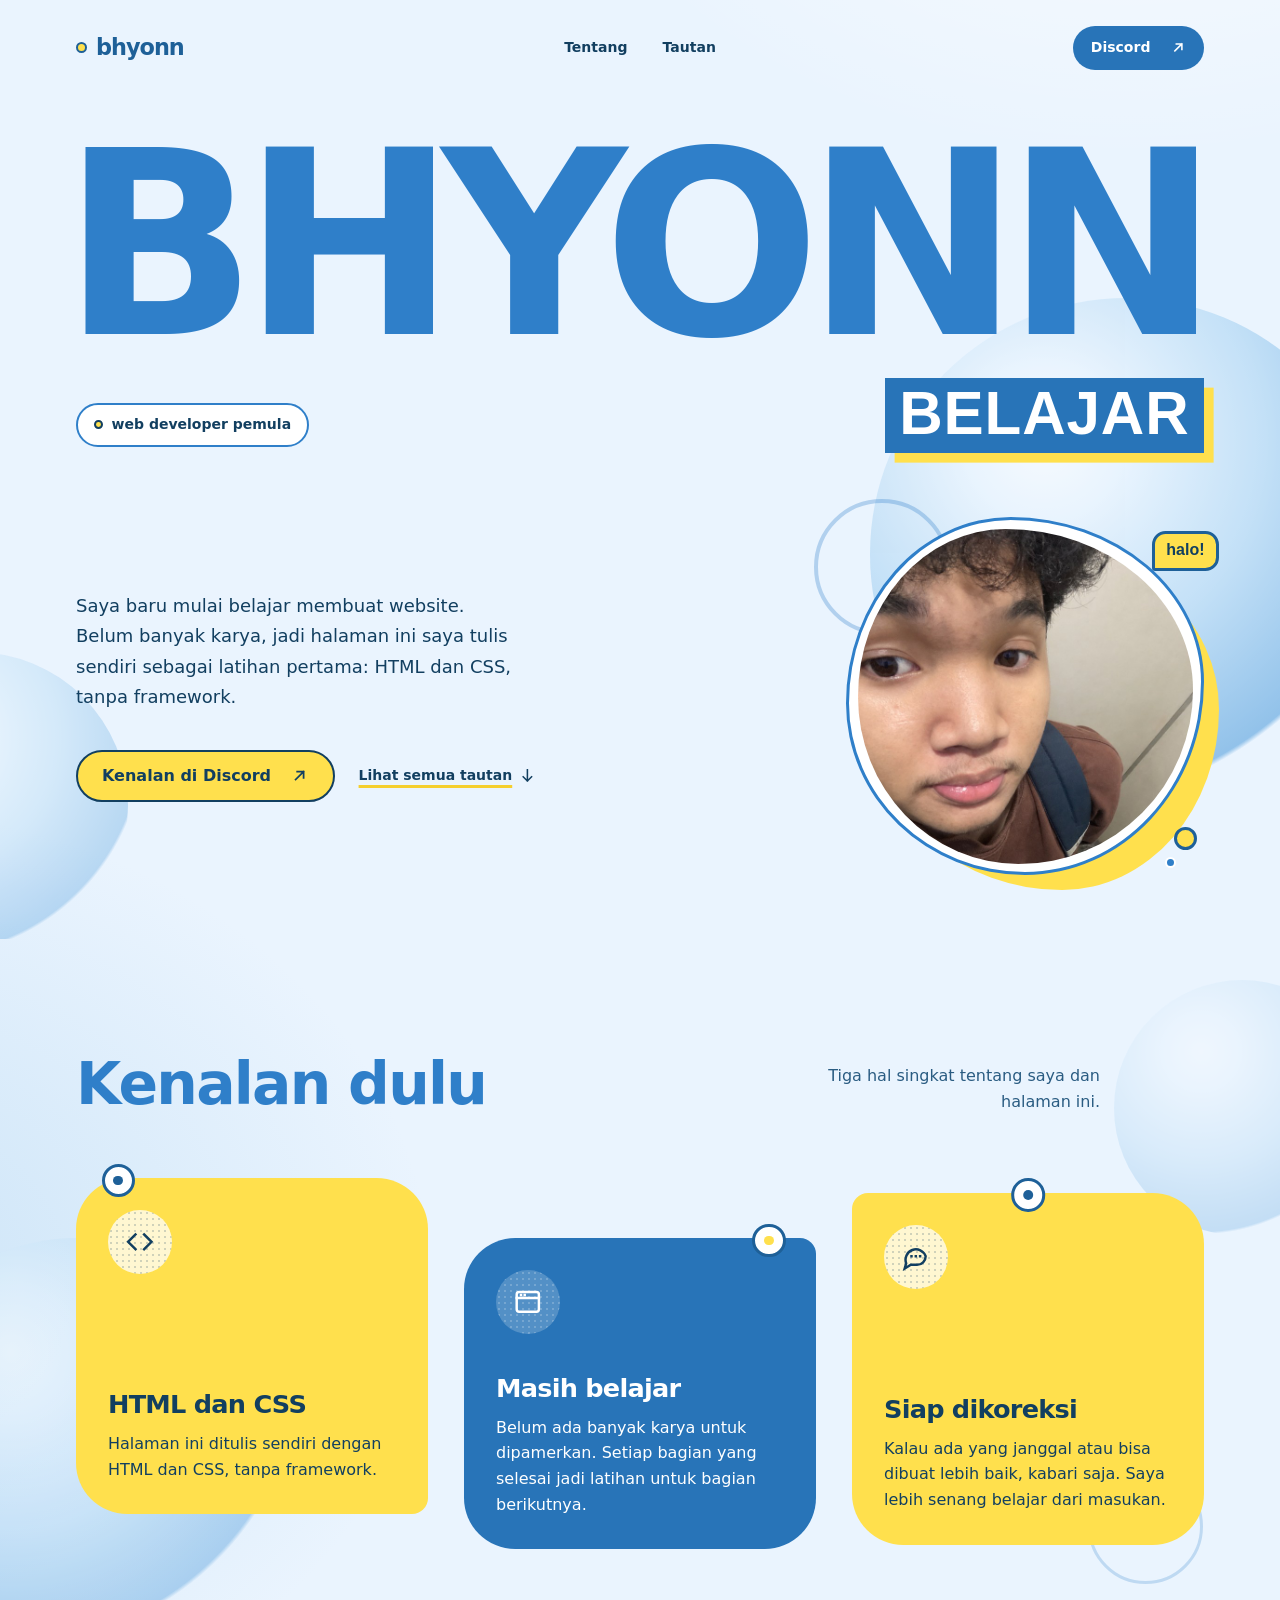
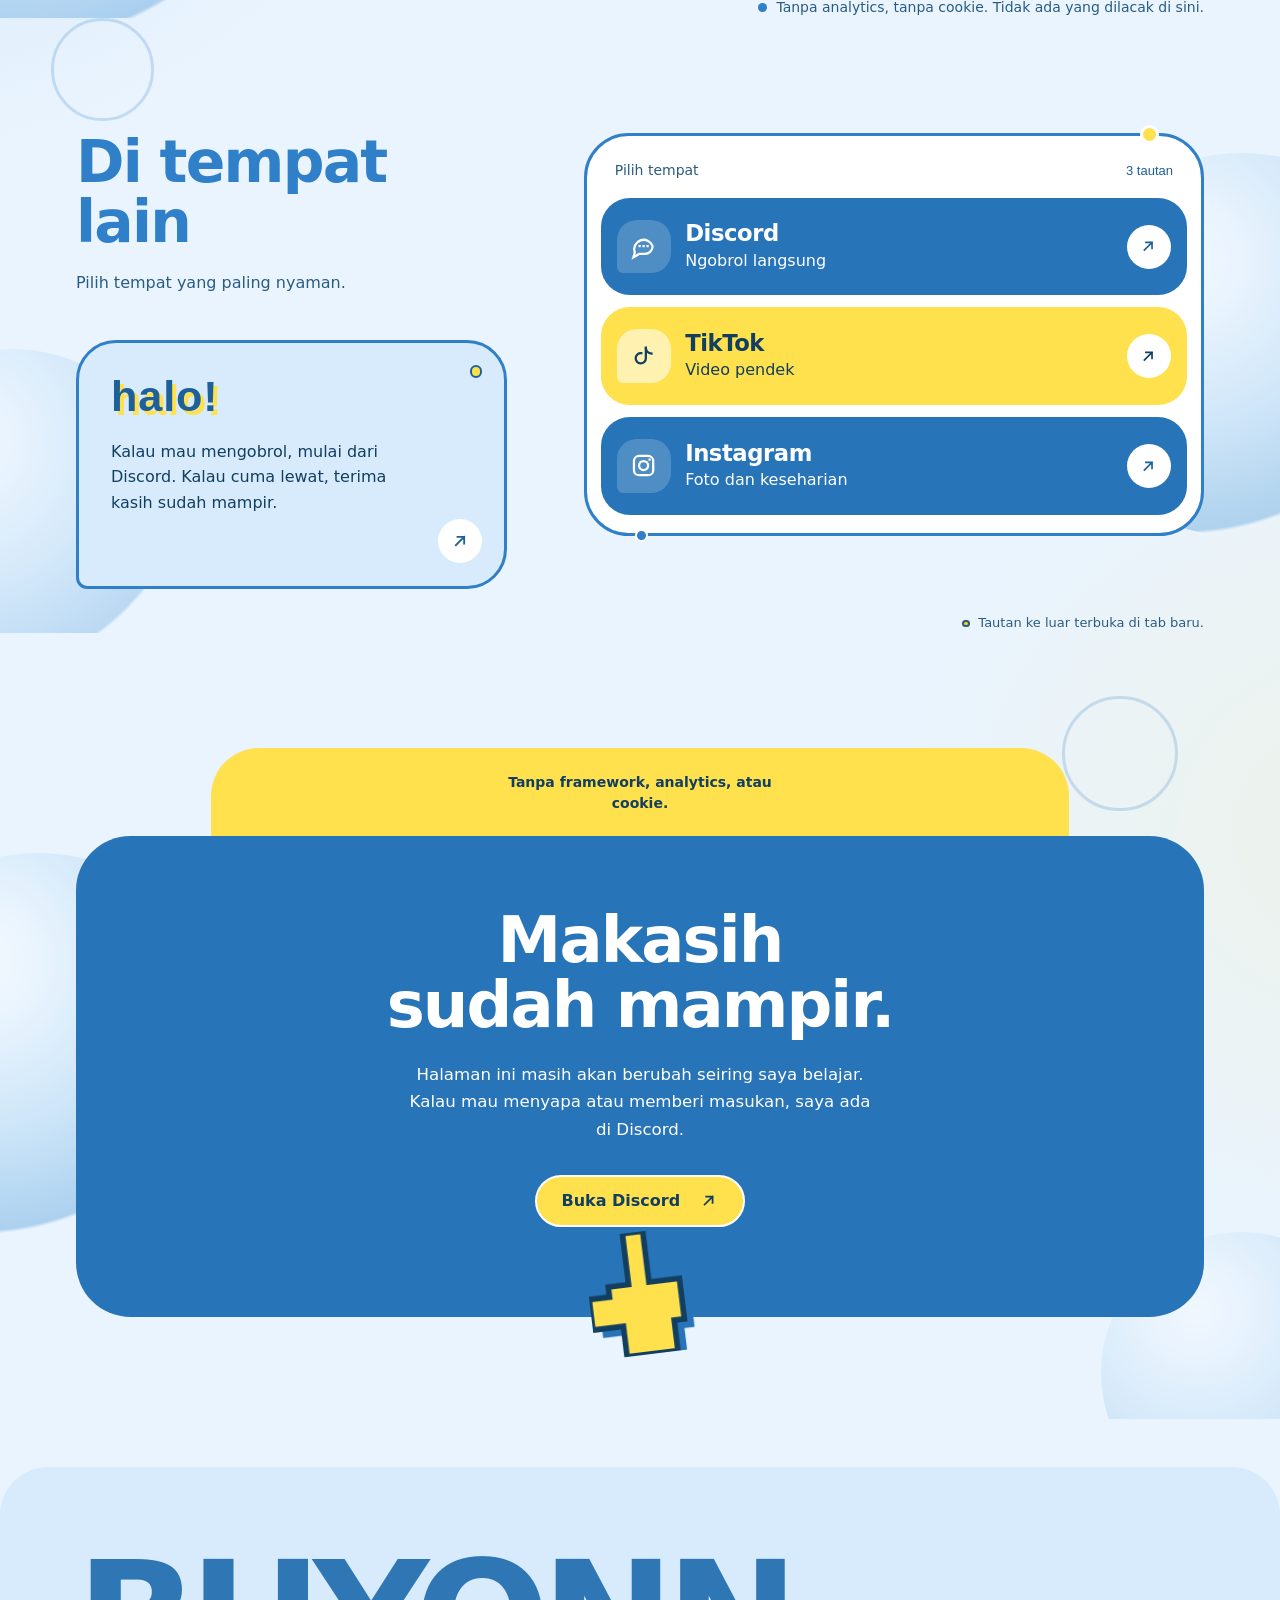
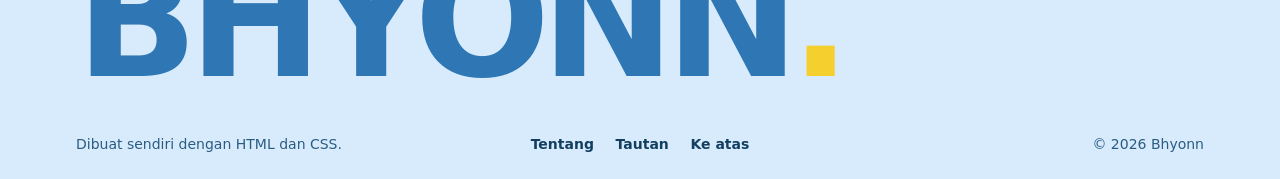
==== commit 969d0397: "Update index.html" ====
--- a/index.html
+++ b/index.html
@@ -1,283 +1,451 @@
 <!doctype html>
 <html lang="id">
-<head>
-  <meta charset="utf-8">
-  <meta name="viewport" content="width=device-width, initial-scale=1">
-  <title>Bhyonn — web developer pemula</title>
-  <meta name="description" content="Halaman profil Bhyonn, web developer pemula. Belajar HTML dan CSS lewat satu halaman sendiri, dan terbuka untuk masukan.">
-  <meta name="theme-color" content="#EAF4FE">
-  <meta property="og:type" content="profile">
-  <meta property="og:title" content="Bhyonn — web developer pemula">
-  <meta property="og:description" content="Mulai belajar web development dari satu halaman sendiri. Kenalan lewat Discord, TikTok, atau Instagram.">
-  <meta property="og:locale" content="id_ID">
-  <link rel="preload" href="assets/fonts/Poppins-400.woff2" as="font" type="font/woff2" crossorigin>
-  <link rel="preload" href="assets/fonts/Poppins-800.woff2" as="font" type="font/woff2" crossorigin>
-  <link rel="preload" href="assets/fonts/Silkscreen-700.woff2" as="font" type="font/woff2" crossorigin>
-  <link rel="stylesheet" href="styles.css">
-  <script>
-    document.documentElement.classList.add("js");
-    window.setTimeout(function () {
-      if (!window.__bhyonnReady) {
-        document.querySelectorAll(".reveal").forEach(function (el) {
-          el.classList.add("is-visible");
-        });
-      }
-    }, 1600);
-  </script>
-</head>
-<body>
-  <a class="skip" href="#isi">Lompat ke isi</a>
-
-  <header class="site-head">
-    <div class="wrap site-head__inner">
-      <a class="wordmark" href="#atas" aria-label="Bhyonn, kembali ke atas">
-        <span class="wordmark__dot" aria-hidden="true"></span>
-        bhyonn
-      </a>
-      <nav class="site-nav" aria-label="Navigasi utama">
-        <a href="#tentang">Tentang</a>
-        <a href="#tautan">Tautan</a>
-      </nav>
-      <a class="button button--blue button--small" href="https://discord.com/users/704825592637292565" target="_blank" rel="noopener noreferrer">
-        Discord<span class="sr-only"> (buka di tab baru)</span>
-        <svg class="icon" viewBox="0 0 24 24" aria-hidden="true" focusable="false"><path d="M7 17 17 7M9 7h8v8"/></svg>
-      </a>
-    </div>
-  </header>
-
-  <main id="isi">
-    <section class="hero" id="atas" aria-labelledby="judul-profil">
-      <div class="field" aria-hidden="true">
-        <span class="orb orb--hero-a" data-drift="1"></span>
-        <span class="orb orb--hero-b" data-drift=".55"></span>
+  <head>
+    <meta charset="utf-8" />
+    <meta name="viewport" content="width=device-width, initial-scale=1" />
+    <title>Bhyonn — web developer pemula</title>
+    <meta
+      name="description"
+      content="Halaman profil Bhyonn, web developer pemula. Belajar HTML dan CSS lewat satu halaman sendiri, dan terbuka untuk masukan."
+    />
+    <meta name="theme-color" content="#EAF4FE" />
+    <meta property="og:type" content="profile" />
+    <meta property="og:title" content="Bhyonn — web developer pemula" />
+    <meta
+      property="og:description"
+      content="Mulai belajar web development dari satu halaman sendiri. Kenalan lewat Discord, TikTok, atau Instagram."
+    />
+    <meta property="og:locale" content="id_ID" />
+    <link
+      rel="preload"
+      href="assets/fonts/Poppins-400.woff2"
+      as="font"
+      type="font/woff2"
+      crossorigin
+    />
+    <link
+      rel="preload"
+      href="assets/fonts/Poppins-800.woff2"
+      as="font"
+      type="font/woff2"
+      crossorigin
+    />
+    <link
+      rel="preload"
+      href="assets/fonts/Silkscreen-700.woff2"
+      as="font"
+      type="font/woff2"
+      crossorigin
+    />
+    <link rel="stylesheet" href="styles.css" />
+    <script>
+      document.documentElement.classList.add("js");
+      window.setTimeout(function () {
+        if (!window.__bhyonnReady) {
+          document.querySelectorAll(".reveal").forEach(function (el) {
+            el.classList.add("is-visible");
+          });
+        }
+      }, 1600);
+    </script>
+  </head>
+  <body>
+    <a class="skip" href="#isi">Lompat ke isi</a>
+
+    <header class="site-head">
+      <div class="wrap site-head__inner">
+        <a class="wordmark" href="#atas" aria-label="Bhyonn, kembali ke atas">
+          <span class="wordmark__dot" aria-hidden="true"></span>
+          bhyonn
+        </a>
+        <nav class="site-nav" aria-label="Navigasi utama">
+          <a href="#tentang">Tentang</a>
+          <a href="#tautan">Tautan</a>
+        </nav>
+        <a
+          class="button button--blue button--small"
+          href="https://discord.com/users/704825592637292565"
+          target="_blank"
+          rel="noopener noreferrer"
+        >
+          Discord<span class="sr-only"> (buka di tab baru)</span>
+          <svg
+            class="icon"
+            viewBox="0 0 24 24"
+            aria-hidden="true"
+            focusable="false"
+          >
+            <path d="M7 17 17 7M9 7h8v8" />
+          </svg>
+        </a>
       </div>
-
-      <div class="wrap">
-        <h1 class="hero__name" id="judul-profil">BHYONN</h1>
-
-        <div class="hero__baseline">
-          <p class="hero__pixel" aria-hidden="true">BELAJAR</p>
-          <p class="hero__role"><span class="hero__role-dot" aria-hidden="true"></span>web developer pemula</p>
-        </div>
-
-        <div class="hero__body">
-          <div class="hero__copy">
-            <p class="hero__lede">Saya baru mulai belajar membuat website. Belum banyak karya, jadi halaman ini saya tulis sendiri sebagai latihan pertama: HTML dan CSS, tanpa framework.</p>
-            <div class="hero__actions">
-              <a class="button button--yellow" href="https://discord.com/users/704825592637292565" target="_blank" rel="noopener noreferrer">
-                Kenalan di Discord<span class="sr-only"> (buka di tab baru)</span>
-                <svg class="icon" viewBox="0 0 24 24" aria-hidden="true" focusable="false"><path d="M7 17 17 7M9 7h8v8"/></svg>
-              </a>
-              <a class="link-arrow" href="#tautan">
-                Lihat semua tautan
-                <svg class="icon" viewBox="0 0 24 24" aria-hidden="true" focusable="false"><path d="M12 4v16m0 0 6-6m-6 6-6-6"/></svg>
+    </header>
+
+    <main id="isi">
+      <section class="hero" id="atas" aria-labelledby="judul-profil">
+        <div class="field" aria-hidden="true">
+          <span class="orb orb--hero-a" data-drift="1"></span>
+          <span class="orb orb--hero-b" data-drift=".55"></span>
+        </div>
+
+        <div class="wrap">
+          <h1 class="hero__name" id="judul-profil">BHYONN</h1>
+
+          <div class="hero__baseline">
+            <p class="hero__pixel" aria-hidden="true">BELAJAR</p>
+            <p class="hero__role">
+              <span class="hero__role-dot" aria-hidden="true"></span>web
+              developer pemula
+            </p>
+          </div>
+
+          <div class="hero__body">
+            <div class="hero__copy">
+              <p class="hero__lede">
+                Saya baru mulai belajar membuat website. Belum banyak karya,
+                jadi halaman ini saya tulis sendiri sebagai latihan pertama:
+                HTML dan CSS, tanpa framework.
+              </p>
+              <div class="hero__actions">
+                <a
+                  class="button button--yellow"
+                  href="https://discord.com/users/704825592637292565"
+                  target="_blank"
+                  rel="noopener noreferrer"
+                >
+                  Kenalan di Discord<span class="sr-only">
+                    (buka di tab baru)</span
+                  >
+                  <svg
+                    class="icon"
+                    viewBox="0 0 24 24"
+                    aria-hidden="true"
+                    focusable="false"
+                  >
+                    <path d="M7 17 17 7M9 7h8v8" />
+                  </svg>
+                </a>
+                <a class="link-arrow" href="#tautan">
+                  Lihat semua tautan
+                  <svg
+                    class="icon"
+                    viewBox="0 0 24 24"
+                    aria-hidden="true"
+                    focusable="false"
+                  >
+                    <path d="M12 4v16m0 0 6-6m-6 6-6-6" />
+                  </svg>
+                </a>
+              </div>
+            </div>
+
+            <figure class="portrait">
+              <div class="portrait__inner">
+                <span class="portrait__shadow" aria-hidden="true"></span>
+                <div class="portrait__frame">
+                  <img
+                    src="foto-profil.jpg"
+                    width="720"
+                    height="720"
+                    alt="Bhyonn memakai jaket cokelat dan ransel biru."
+                  />
+                </div>
+                <span class="portrait__sticker" aria-hidden="true">halo!</span>
+                <span
+                  class="dot portrait__dot portrait__dot--y"
+                  aria-hidden="true"
+                ></span>
+                <span
+                  class="dot portrait__dot portrait__dot--b"
+                  aria-hidden="true"
+                ></span>
+                <span class="ring portrait__ring" aria-hidden="true"></span>
+              </div>
+            </figure>
+          </div>
+        </div>
+      </section>
+
+      <section class="about" id="tentang" aria-labelledby="judul-tentang">
+        <div class="field" aria-hidden="true">
+          <span class="orb orb--about-a" data-drift=".7"></span>
+          <span class="orb orb--about-b" data-drift=".4"></span>
+          <span class="ring ring--about" data-drift=".25"></span>
+        </div>
+
+        <div class="wrap">
+          <header class="section-head reveal">
+            <h2 id="judul-tentang">Kenalan dulu</h2>
+            <p>Tiga hal singkat tentang saya dan halaman ini.</p>
+          </header>
+
+          <div class="notes">
+            <article class="note-card note-card--yellow reveal">
+              <span class="pin" aria-hidden="true"><span></span></span>
+              <div class="note-card__icon" aria-hidden="true">
+                <svg class="icon" viewBox="0 0 24 24">
+                  <path d="M8.5 6 2.5 12l6 6M15.5 6l6 6-6 6" />
+                </svg>
+              </div>
+              <h3>HTML dan CSS</h3>
+              <p>
+                Halaman ini ditulis sendiri dengan HTML dan CSS, tanpa
+                framework.
+              </p>
+            </article>
+
+            <article class="note-card note-card--blue reveal reveal--d1">
+              <span class="pin" aria-hidden="true"><span></span></span>
+              <div class="note-card__icon" aria-hidden="true">
+                <svg class="icon" viewBox="0 0 24 24">
+                  <rect x="3" y="4" width="18" height="16" rx="2" />
+                  <path d="M3 9h18M6.5 6.5h.01M9.5 6.5h.01" />
+                </svg>
+              </div>
+              <h3>Masih belajar</h3>
+              <p>
+                Belum ada banyak karya untuk dipamerkan. Setiap bagian yang
+                selesai jadi latihan untuk bagian berikutnya.
+              </p>
+            </article>
+
+            <article class="note-card note-card--yellow reveal reveal--d2">
+              <span class="pin" aria-hidden="true"><span></span></span>
+              <div class="note-card__icon" aria-hidden="true">
+                <svg class="icon" viewBox="0 0 24 24">
+                  <path
+                    d="M20 11.5a7 7 0 0 1-7 7H8l-5 3 1.2-4.2A7 7 0 1 1 20 11.5Z"
+                  />
+                  <path d="M8.5 11.5h.01M12 11.5h.01M15.5 11.5h.01" />
+                </svg>
+              </div>
+              <h3>Siap dikoreksi</h3>
+              <p>
+                Kalau ada yang janggal atau bisa dibuat lebih baik, kabari saja.
+                Saya lebih senang belajar dari masukan.
+              </p>
+            </article>
+          </div>
+
+          <p class="about__note reveal">
+            <span class="about__note-dot" aria-hidden="true"></span>
+            Tanpa analytics, tanpa cookie. Tidak ada yang dilacak di sini.
+          </p>
+        </div>
+      </section>
+
+      <section class="links" id="tautan" aria-labelledby="judul-tautan">
+        <div class="field" aria-hidden="true">
+          <span class="orb orb--links-a" data-drift=".8"></span>
+          <span class="orb orb--links-b" data-drift=".45"></span>
+          <span class="ring ring--links" data-drift=".3"></span>
+        </div>
+
+        <div class="wrap">
+          <div class="links__grid">
+            <div class="links__intro">
+              <h2 id="judul-tautan" class="reveal">Di tempat lain</h2>
+              <p class="links__lede reveal reveal--d1">
+                Pilih tempat yang paling nyaman.
+              </p>
+
+              <a
+                class="hello-card reveal reveal--d2"
+                href="https://discord.com/users/704825592637292565"
+                target="_blank"
+                rel="noopener noreferrer"
+              >
+                <span class="hello-card__dot" aria-hidden="true"></span>
+                <span class="hello-card__pixel" aria-hidden="true">halo!</span>
+                <span class="hello-card__text"
+                  >Kalau mau mengobrol, mulai dari Discord. Kalau cuma lewat,
+                  terima kasih sudah mampir.</span
+                >
+                <span class="hello-card__go" aria-hidden="true">
+                  <svg class="icon" viewBox="0 0 24 24">
+                    <path d="M7 17 17 7M9 7h8v8" />
+                  </svg>
+                </span>
+                <span class="sr-only"> (buka Discord di tab baru)</span>
               </a>
             </div>
+
+            <div class="link-panel reveal reveal--d2">
+              <span
+                class="panel-dot panel-dot--yellow"
+                aria-hidden="true"
+              ></span>
+              <span class="panel-dot panel-dot--blue" aria-hidden="true"></span>
+
+              <div class="link-panel__top">
+                <span>Pilih tempat</span>
+                <span class="link-panel__count">3 tautan</span>
+              </div>
+
+              <ul class="link-list">
+                <li>
+                  <a
+                    class="link-row link-row--blue"
+                    href="https://discord.com/users/704825592637292565"
+                    target="_blank"
+                    rel="noopener noreferrer"
+                  >
+                    <span class="link-row__icon" aria-hidden="true">
+                      <svg class="icon" viewBox="0 0 24 24">
+                        <path
+                          d="M20 11.5a7 7 0 0 1-7 7H8l-5 3 1.2-4.2A7 7 0 1 1 20 11.5Z"
+                        />
+                        <path d="M8.5 11.5h.01M12 11.5h.01M15.5 11.5h.01" />
+                      </svg>
+                    </span>
+                    <span class="link-row__text">
+                      <span class="link-row__name">Discord</span>
+                      <span class="link-row__note">Ngobrol langsung</span>
+                    </span>
+                    <span class="link-row__go" aria-hidden="true">
+                      <svg class="icon" viewBox="0 0 24 24">
+                        <path d="M7 17 17 7M9 7h8v8" />
+                      </svg>
+                    </span>
+                    <span class="sr-only"> (buka di tab baru)</span>
+                  </a>
+                </li>
+                <li>
+                  <a
+                    class="link-row link-row--yellow"
+                    href="https://www.tiktok.com/@bhyonna6?_r=1&amp;_t=ZS-9BT8xTyLZga"
+                    target="_blank"
+                    rel="noopener noreferrer"
+                  >
+                    <span class="link-row__icon" aria-hidden="true">
+                      <svg class="icon" viewBox="0 0 24 24">
+                        <path d="M14 4v9.5a4.5 4.5 0 1 1-4-4.47" />
+                        <path d="M14 5c.4 2.6 2 4 5 4.3" />
+                      </svg>
+                    </span>
+                    <span class="link-row__text">
+                      <span class="link-row__name">TikTok</span>
+                      <span class="link-row__note">Video pendek</span>
+                    </span>
+                    <span class="link-row__go" aria-hidden="true">
+                      <svg class="icon" viewBox="0 0 24 24">
+                        <path d="M7 17 17 7M9 7h8v8" />
+                      </svg>
+                    </span>
+                    <span class="sr-only"> (buka di tab baru)</span>
+                  </a>
+                </li>
+                <li>
+                  <a
+                    class="link-row link-row--blue"
+                    href="https://www.instagram.com/afdhliy_?dlrf=MTNjbWF3NTl1bjZhag%3D%3D&amp;utm_source=qr"
+                    target="_blank"
+                    rel="noopener noreferrer"
+                  >
+                    <span class="link-row__icon" aria-hidden="true">
+                      <svg class="icon" viewBox="0 0 24 24">
+                        <rect x="3.5" y="3.5" width="17" height="17" rx="4.5" />
+                        <circle cx="12" cy="12" r="4" />
+                        <path d="M17.3 6.7h.01" />
+                      </svg>
+                    </span>
+                    <span class="link-row__text">
+                      <span class="link-row__name">Instagram</span>
+                      <span class="link-row__note">Foto dan keseharian</span>
+                    </span>
+                    <span class="link-row__go" aria-hidden="true">
+                      <svg class="icon" viewBox="0 0 24 24">
+                        <path d="M7 17 17 7M9 7h8v8" />
+                      </svg>
+                    </span>
+                    <span class="sr-only"> (buka di tab baru)</span>
+                  </a>
+                </li>
+              </ul>
+            </div>
           </div>
 
-          <figure class="portrait">
-            <div class="portrait__inner">
-              <span class="portrait__shadow" aria-hidden="true"></span>
-              <div class="portrait__frame">
-                <img src="assets/foto-profil.jpg" width="720" height="720" alt="Bhyonn memakai jaket cokelat dan ransel biru.">
-              </div>
-              <span class="portrait__sticker" aria-hidden="true">halo!</span>
-              <span class="dot portrait__dot portrait__dot--y" aria-hidden="true"></span>
-              <span class="dot portrait__dot portrait__dot--b" aria-hidden="true"></span>
-              <span class="ring portrait__ring" aria-hidden="true"></span>
+          <p class="links__foot reveal">
+            <span class="links__foot-dot" aria-hidden="true"></span>
+            Tautan ke luar terbuka di tab baru.
+          </p>
+        </div>
+      </section>
+
+      <section class="closing" id="sapa" aria-labelledby="judul-penutup">
+        <div class="field" aria-hidden="true">
+          <span class="orb orb--close-a" data-drift=".75"></span>
+          <span class="orb orb--close-b" data-drift=".5"></span>
+          <span class="ring ring--close" data-drift=".3"></span>
+        </div>
+
+        <div class="wrap">
+          <div class="closing__stage">
+            <div class="closing__arch reveal">
+              <p>Tanpa framework, analytics, atau cookie.</p>
             </div>
-          </figure>
+
+            <div class="closing__card">
+              <h2 id="judul-penutup" class="reveal">Makasih sudah mampir.</h2>
+              <p class="reveal reveal--d1">
+                Halaman ini masih akan berubah seiring saya belajar. Kalau mau
+                menyapa atau memberi masukan, saya ada di Discord.
+              </p>
+              <a
+                class="button button--yellow reveal reveal--d2"
+                href="https://discord.com/users/704825592637292565"
+                target="_blank"
+                rel="noopener noreferrer"
+              >
+                Buka Discord<span class="sr-only"> (buka di tab baru)</span>
+                <svg
+                  class="icon"
+                  viewBox="0 0 24 24"
+                  aria-hidden="true"
+                  focusable="false"
+                >
+                  <path d="M7 17 17 7M9 7h8v8" />
+                </svg>
+              </a>
+
+              <span class="closing__hand" aria-hidden="true">
+                <svg viewBox="0 0 10 12" focusable="false">
+                  <path
+                    d="M4 0H6V5H9V9H8V12H3V9H0V6H2V5H4Z"
+                    fill="#2874B8"
+                    transform="translate(.9 .9)"
+                  />
+                  <path
+                    d="M4 0H6V5H9V9H8V12H3V9H0V6H2V5H4Z"
+                    fill="#FFE04D"
+                    stroke="#123F60"
+                    stroke-width=".55"
+                  />
+                </svg>
+              </span>
+            </div>
+          </div>
+        </div>
+      </section>
+    </main>
+
+    <footer class="footer">
+      <div class="wrap">
+        <p class="footer__name reveal">
+          BHYONN<span aria-hidden="true">.</span>
+        </p>
+        <div class="footer__row">
+          <p>Dibuat sendiri dengan HTML dan CSS.</p>
+          <nav class="footer__nav" aria-label="Navigasi footer">
+            <a href="#tentang">Tentang</a>
+            <a href="#tautan">Tautan</a>
+            <a href="#atas">Ke atas</a>
+          </nav>
+          <p class="footer__meta">© 2026 Bhyonn</p>
         </div>
       </div>
-    </section>
-
-    <section class="about" id="tentang" aria-labelledby="judul-tentang">
-      <div class="field" aria-hidden="true">
-        <span class="orb orb--about-a" data-drift=".7"></span>
-        <span class="orb orb--about-b" data-drift=".4"></span>
-        <span class="ring ring--about" data-drift=".25"></span>
-      </div>
-
-      <div class="wrap">
-        <header class="section-head reveal">
-          <h2 id="judul-tentang">Kenalan dulu</h2>
-          <p>Tiga hal singkat tentang saya dan halaman ini.</p>
-        </header>
-
-        <div class="notes">
-          <article class="note-card note-card--yellow reveal">
-            <span class="pin" aria-hidden="true"><span></span></span>
-            <div class="note-card__icon" aria-hidden="true">
-              <svg class="icon" viewBox="0 0 24 24"><path d="M8.5 6 2.5 12l6 6M15.5 6l6 6-6 6"/></svg>
-            </div>
-            <h3>HTML dan CSS</h3>
-            <p>Halaman ini ditulis sendiri dengan HTML dan CSS, tanpa framework.</p>
-          </article>
-
-          <article class="note-card note-card--blue reveal reveal--d1">
-            <span class="pin" aria-hidden="true"><span></span></span>
-            <div class="note-card__icon" aria-hidden="true">
-              <svg class="icon" viewBox="0 0 24 24"><rect x="3" y="4" width="18" height="16" rx="2"/><path d="M3 9h18M6.5 6.5h.01M9.5 6.5h.01"/></svg>
-            </div>
-            <h3>Masih belajar</h3>
-            <p>Belum ada banyak karya untuk dipamerkan. Setiap bagian yang selesai jadi latihan untuk bagian berikutnya.</p>
-          </article>
-
-          <article class="note-card note-card--yellow reveal reveal--d2">
-            <span class="pin" aria-hidden="true"><span></span></span>
-            <div class="note-card__icon" aria-hidden="true">
-              <svg class="icon" viewBox="0 0 24 24"><path d="M20 11.5a7 7 0 0 1-7 7H8l-5 3 1.2-4.2A7 7 0 1 1 20 11.5Z"/><path d="M8.5 11.5h.01M12 11.5h.01M15.5 11.5h.01"/></svg>
-            </div>
-            <h3>Siap dikoreksi</h3>
-            <p>Kalau ada yang janggal atau bisa dibuat lebih baik, kabari saja. Saya lebih senang belajar dari masukan.</p>
-          </article>
-        </div>
-
-        <p class="about__note reveal">
-          <span class="about__note-dot" aria-hidden="true"></span>
-          Tanpa analytics, tanpa cookie. Tidak ada yang dilacak di sini.
-        </p>
-      </div>
-    </section>
-
-    <section class="links" id="tautan" aria-labelledby="judul-tautan">
-      <div class="field" aria-hidden="true">
-        <span class="orb orb--links-a" data-drift=".8"></span>
-        <span class="orb orb--links-b" data-drift=".45"></span>
-        <span class="ring ring--links" data-drift=".3"></span>
-      </div>
-
-      <div class="wrap">
-        <div class="links__grid">
-          <div class="links__intro">
-            <h2 id="judul-tautan" class="reveal">Di tempat lain</h2>
-            <p class="links__lede reveal reveal--d1">Pilih tempat yang paling nyaman.</p>
-
-            <a class="hello-card reveal reveal--d2" href="https://discord.com/users/704825592637292565" target="_blank" rel="noopener noreferrer">
-              <span class="hello-card__dot" aria-hidden="true"></span>
-              <span class="hello-card__pixel" aria-hidden="true">halo!</span>
-              <span class="hello-card__text">Kalau mau mengobrol, mulai dari Discord. Kalau cuma lewat, terima kasih sudah mampir.</span>
-              <span class="hello-card__go" aria-hidden="true">
-                <svg class="icon" viewBox="0 0 24 24"><path d="M7 17 17 7M9 7h8v8"/></svg>
-              </span>
-              <span class="sr-only"> (buka Discord di tab baru)</span>
-            </a>
-          </div>
-
-          <div class="link-panel reveal reveal--d2">
-            <span class="panel-dot panel-dot--yellow" aria-hidden="true"></span>
-            <span class="panel-dot panel-dot--blue" aria-hidden="true"></span>
-
-            <div class="link-panel__top">
-              <span>Pilih tempat</span>
-              <span class="link-panel__count">3 tautan</span>
-            </div>
-
-            <ul class="link-list">
-              <li>
-                <a class="link-row link-row--blue" href="https://discord.com/users/704825592637292565" target="_blank" rel="noopener noreferrer">
-                  <span class="link-row__icon" aria-hidden="true">
-                    <svg class="icon" viewBox="0 0 24 24"><path d="M20 11.5a7 7 0 0 1-7 7H8l-5 3 1.2-4.2A7 7 0 1 1 20 11.5Z"/><path d="M8.5 11.5h.01M12 11.5h.01M15.5 11.5h.01"/></svg>
-                  </span>
-                  <span class="link-row__text">
-                    <span class="link-row__name">Discord</span>
-                    <span class="link-row__note">Ngobrol langsung</span>
-                  </span>
-                  <span class="link-row__go" aria-hidden="true">
-                    <svg class="icon" viewBox="0 0 24 24"><path d="M7 17 17 7M9 7h8v8"/></svg>
-                  </span>
-                  <span class="sr-only"> (buka di tab baru)</span>
-                </a>
-              </li>
-              <li>
-                <a class="link-row link-row--yellow" href="https://www.tiktok.com/@bhyonna6?_r=1&amp;_t=ZS-9BT8xTyLZga" target="_blank" rel="noopener noreferrer">
-                  <span class="link-row__icon" aria-hidden="true">
-                    <svg class="icon" viewBox="0 0 24 24"><path d="M14 4v9.5a4.5 4.5 0 1 1-4-4.47"/><path d="M14 5c.4 2.6 2 4 5 4.3"/></svg>
-                  </span>
-                  <span class="link-row__text">
-                    <span class="link-row__name">TikTok</span>
-                    <span class="link-row__note">Video pendek</span>
-                  </span>
-                  <span class="link-row__go" aria-hidden="true">
-                    <svg class="icon" viewBox="0 0 24 24"><path d="M7 17 17 7M9 7h8v8"/></svg>
-                  </span>
-                  <span class="sr-only"> (buka di tab baru)</span>
-                </a>
-              </li>
-              <li>
-                <a class="link-row link-row--blue" href="https://www.instagram.com/afdhliy_?dlrf=MTNjbWF3NTl1bjZhag%3D%3D&amp;utm_source=qr" target="_blank" rel="noopener noreferrer">
-                  <span class="link-row__icon" aria-hidden="true">
-                    <svg class="icon" viewBox="0 0 24 24"><rect x="3.5" y="3.5" width="17" height="17" rx="4.5"/><circle cx="12" cy="12" r="4"/><path d="M17.3 6.7h.01"/></svg>
-                  </span>
-                  <span class="link-row__text">
-                    <span class="link-row__name">Instagram</span>
-                    <span class="link-row__note">Foto dan keseharian</span>
-                  </span>
-                  <span class="link-row__go" aria-hidden="true">
-                    <svg class="icon" viewBox="0 0 24 24"><path d="M7 17 17 7M9 7h8v8"/></svg>
-                  </span>
-                  <span class="sr-only"> (buka di tab baru)</span>
-                </a>
-              </li>
-            </ul>
-          </div>
-        </div>
-
-        <p class="links__foot reveal">
-          <span class="links__foot-dot" aria-hidden="true"></span>
-          Tautan ke luar terbuka di tab baru.
-        </p>
-      </div>
-    </section>
-
-    <section class="closing" id="sapa" aria-labelledby="judul-penutup">
-      <div class="field" aria-hidden="true">
-        <span class="orb orb--close-a" data-drift=".75"></span>
-        <span class="orb orb--close-b" data-drift=".5"></span>
-        <span class="ring ring--close" data-drift=".3"></span>
-      </div>
-
-      <div class="wrap">
-        <div class="closing__stage">
-          <div class="closing__arch reveal">
-            <p>Tanpa framework, analytics, atau cookie.</p>
-          </div>
-
-          <div class="closing__card">
-            <h2 id="judul-penutup" class="reveal">Makasih sudah mampir.</h2>
-            <p class="reveal reveal--d1">Halaman ini masih akan berubah seiring saya belajar. Kalau mau menyapa atau memberi masukan, saya ada di Discord.</p>
-            <a class="button button--yellow reveal reveal--d2" href="https://discord.com/users/704825592637292565" target="_blank" rel="noopener noreferrer">
-              Buka Discord<span class="sr-only"> (buka di tab baru)</span>
-              <svg class="icon" viewBox="0 0 24 24" aria-hidden="true" focusable="false"><path d="M7 17 17 7M9 7h8v8"/></svg>
-            </a>
-
-            <span class="closing__hand" aria-hidden="true">
-              <svg viewBox="0 0 10 12" focusable="false">
-                <path d="M4 0H6V5H9V9H8V12H3V9H0V6H2V5H4Z" fill="#2874B8" transform="translate(.9 .9)"/>
-                <path d="M4 0H6V5H9V9H8V12H3V9H0V6H2V5H4Z" fill="#FFE04D" stroke="#123F60" stroke-width=".55"/>
-              </svg>
-            </span>
-          </div>
-        </div>
-      </div>
-    </section>
-  </main>
-
-  <footer class="footer">
-    <div class="wrap">
-      <p class="footer__name reveal">BHYONN<span aria-hidden="true">.</span></p>
-      <div class="footer__row">
-        <p>Dibuat sendiri dengan HTML dan CSS.</p>
-        <nav class="footer__nav" aria-label="Navigasi footer">
-          <a href="#tentang">Tentang</a>
-          <a href="#tautan">Tautan</a>
-          <a href="#atas">Ke atas</a>
-        </nav>
-        <p class="footer__meta">© 2026 Bhyonn</p>
-      </div>
-    </div>
-  </footer>
-
-  <script src="script.js" defer></script>
-</body>
+    </footer>
+
+    <script src="script.js" defer></script>
+  </body>
 </html>
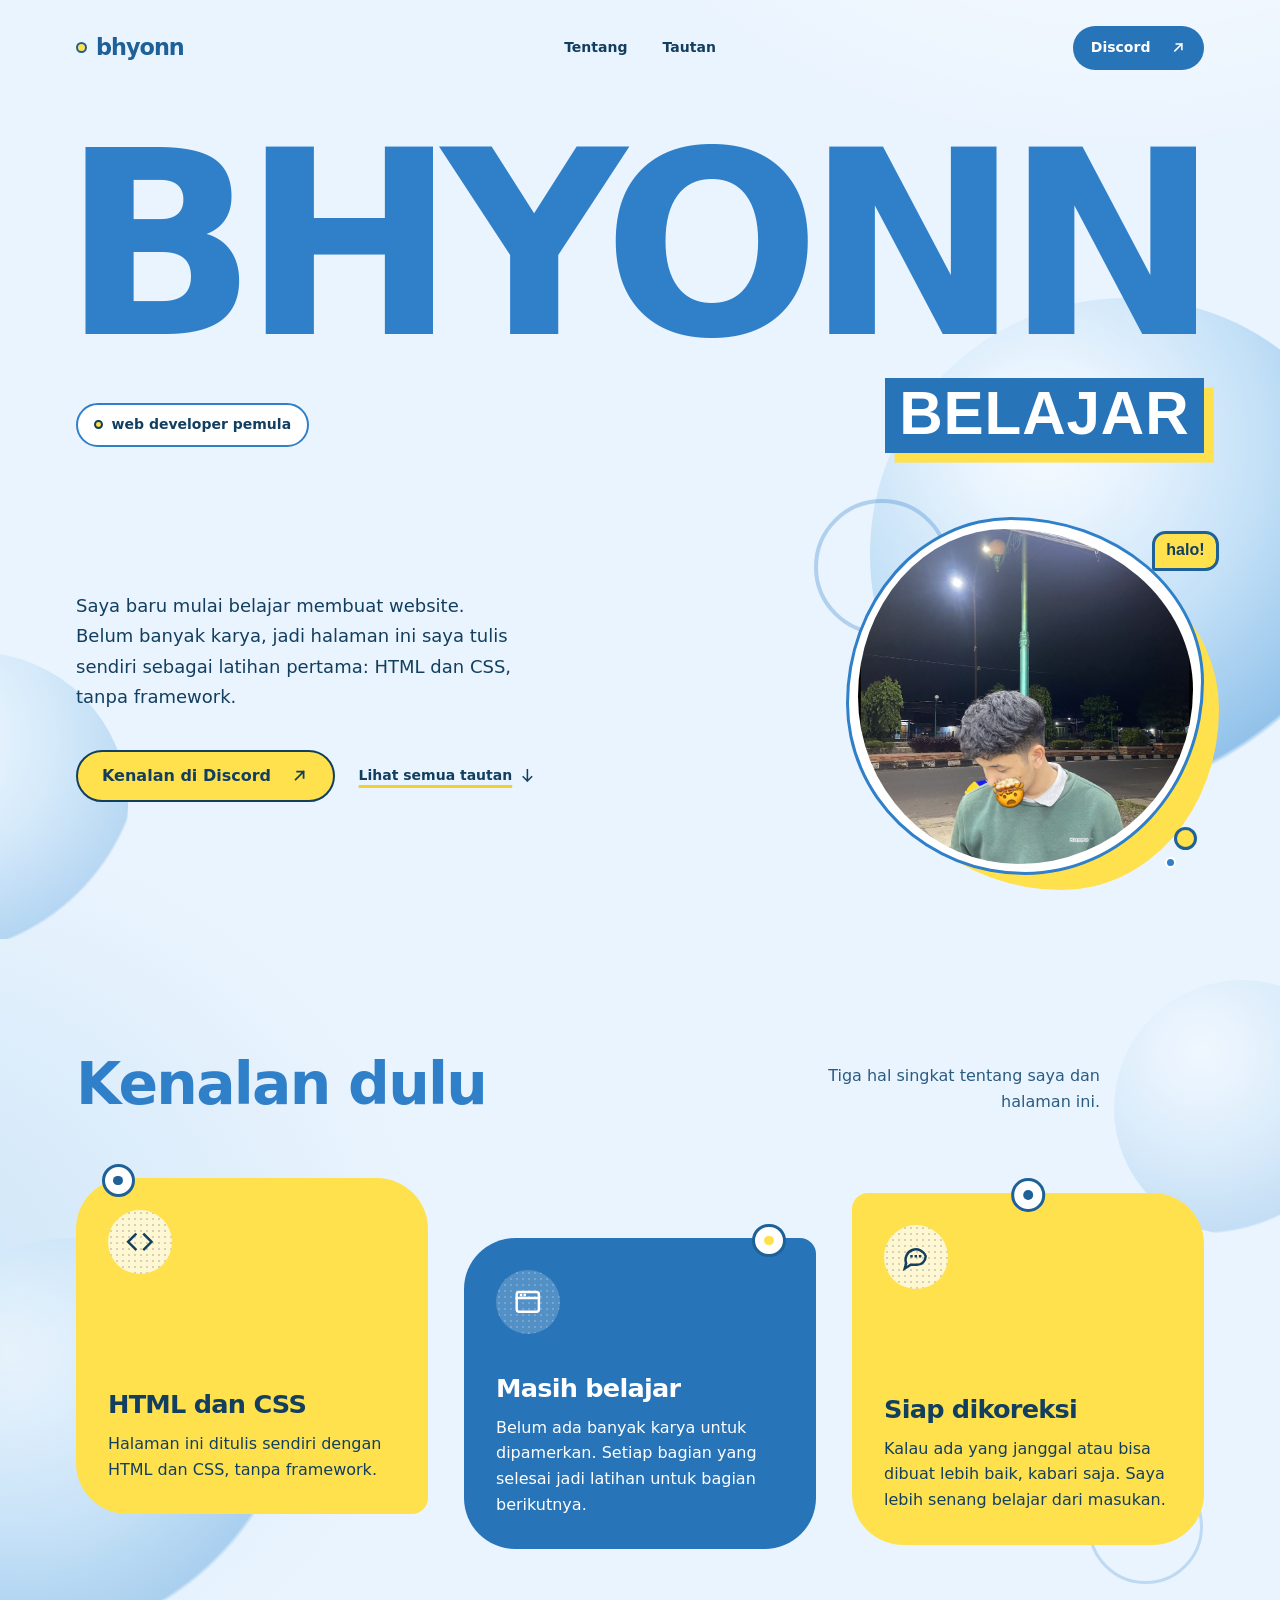
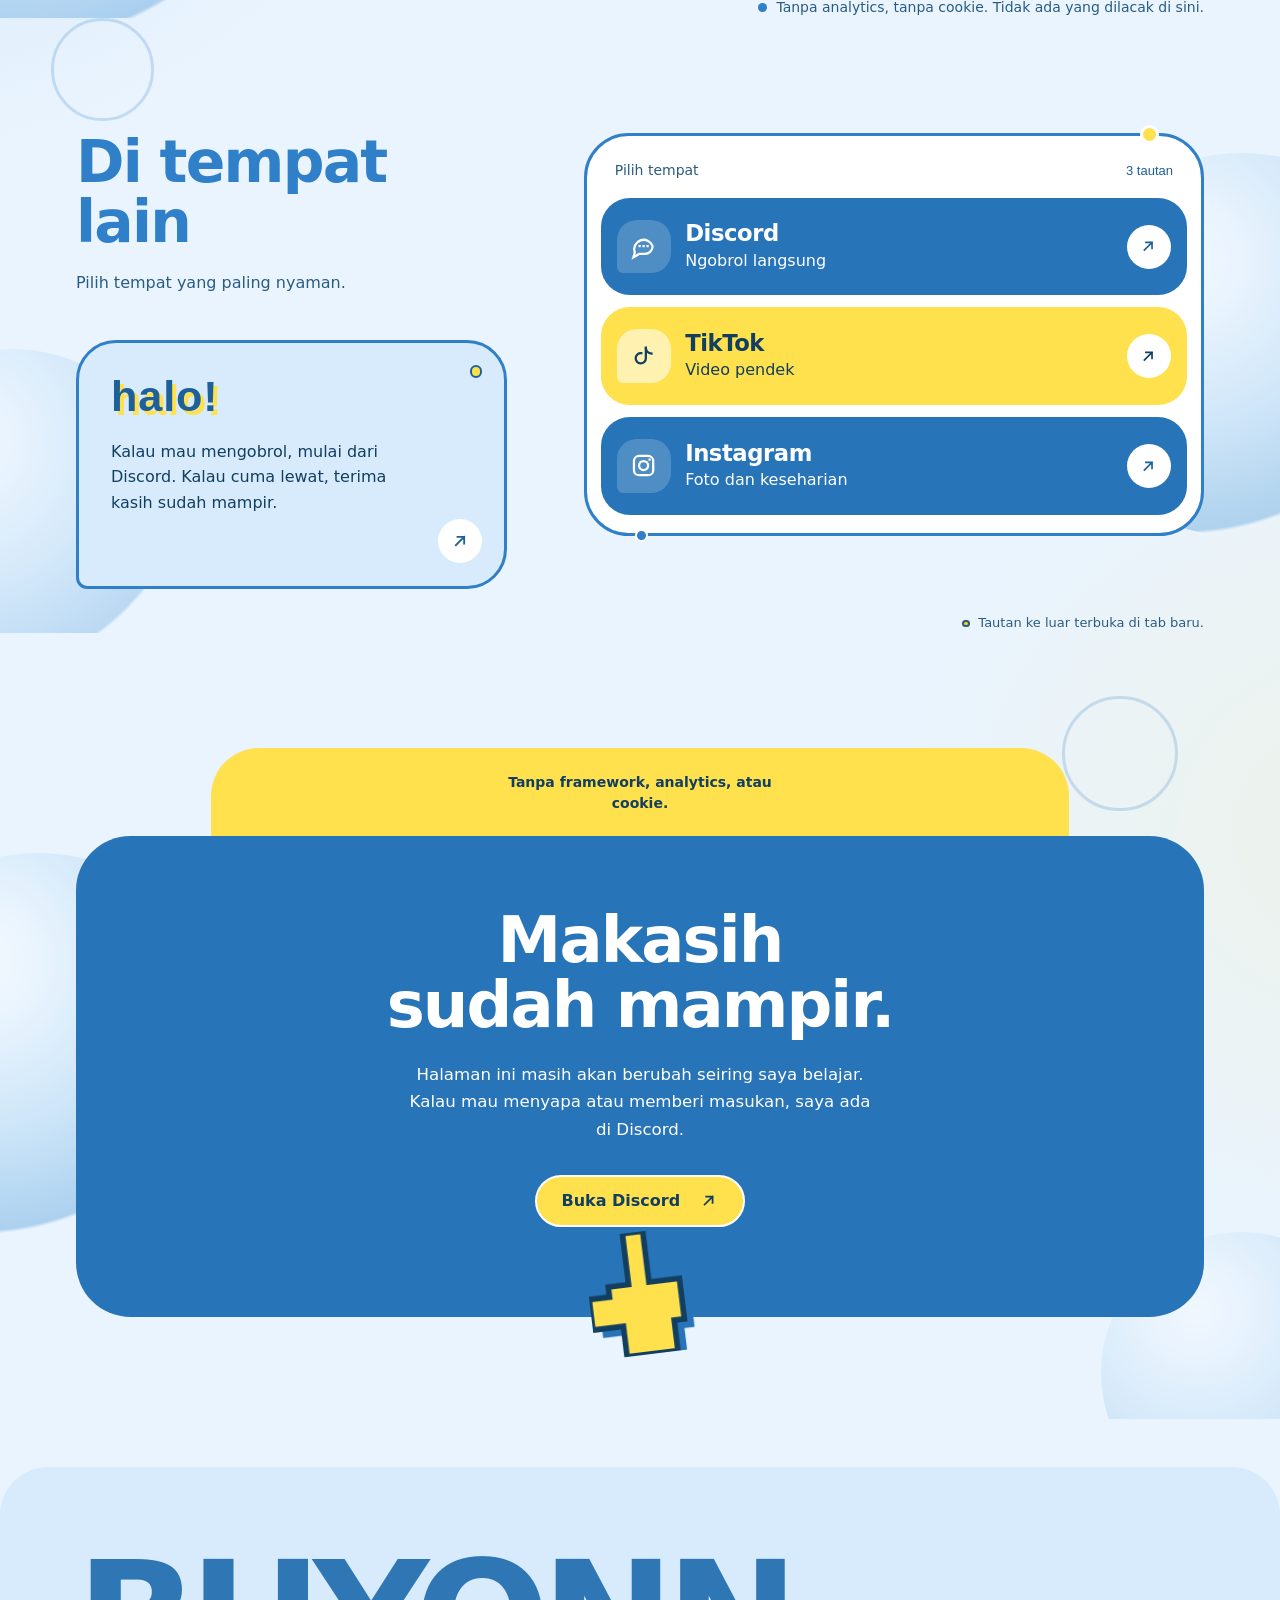
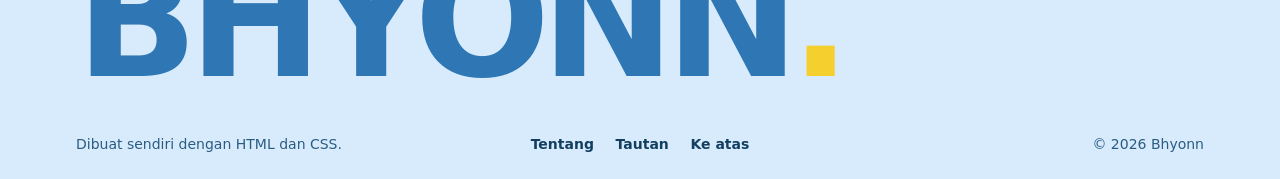
==== commit 275b1646: "Update index.html" ====
--- a/index.html
+++ b/index.html
@@ -144,7 +144,7 @@
                 <span class="portrait__shadow" aria-hidden="true"></span>
                 <div class="portrait__frame">
                   <img
-                    src="foto-profil.jpg"
+                    src="foto-afdol.jpeg"
                     width="720"
                     height="720"
                     alt="Bhyonn memakai jaket cokelat dan ransel biru."
